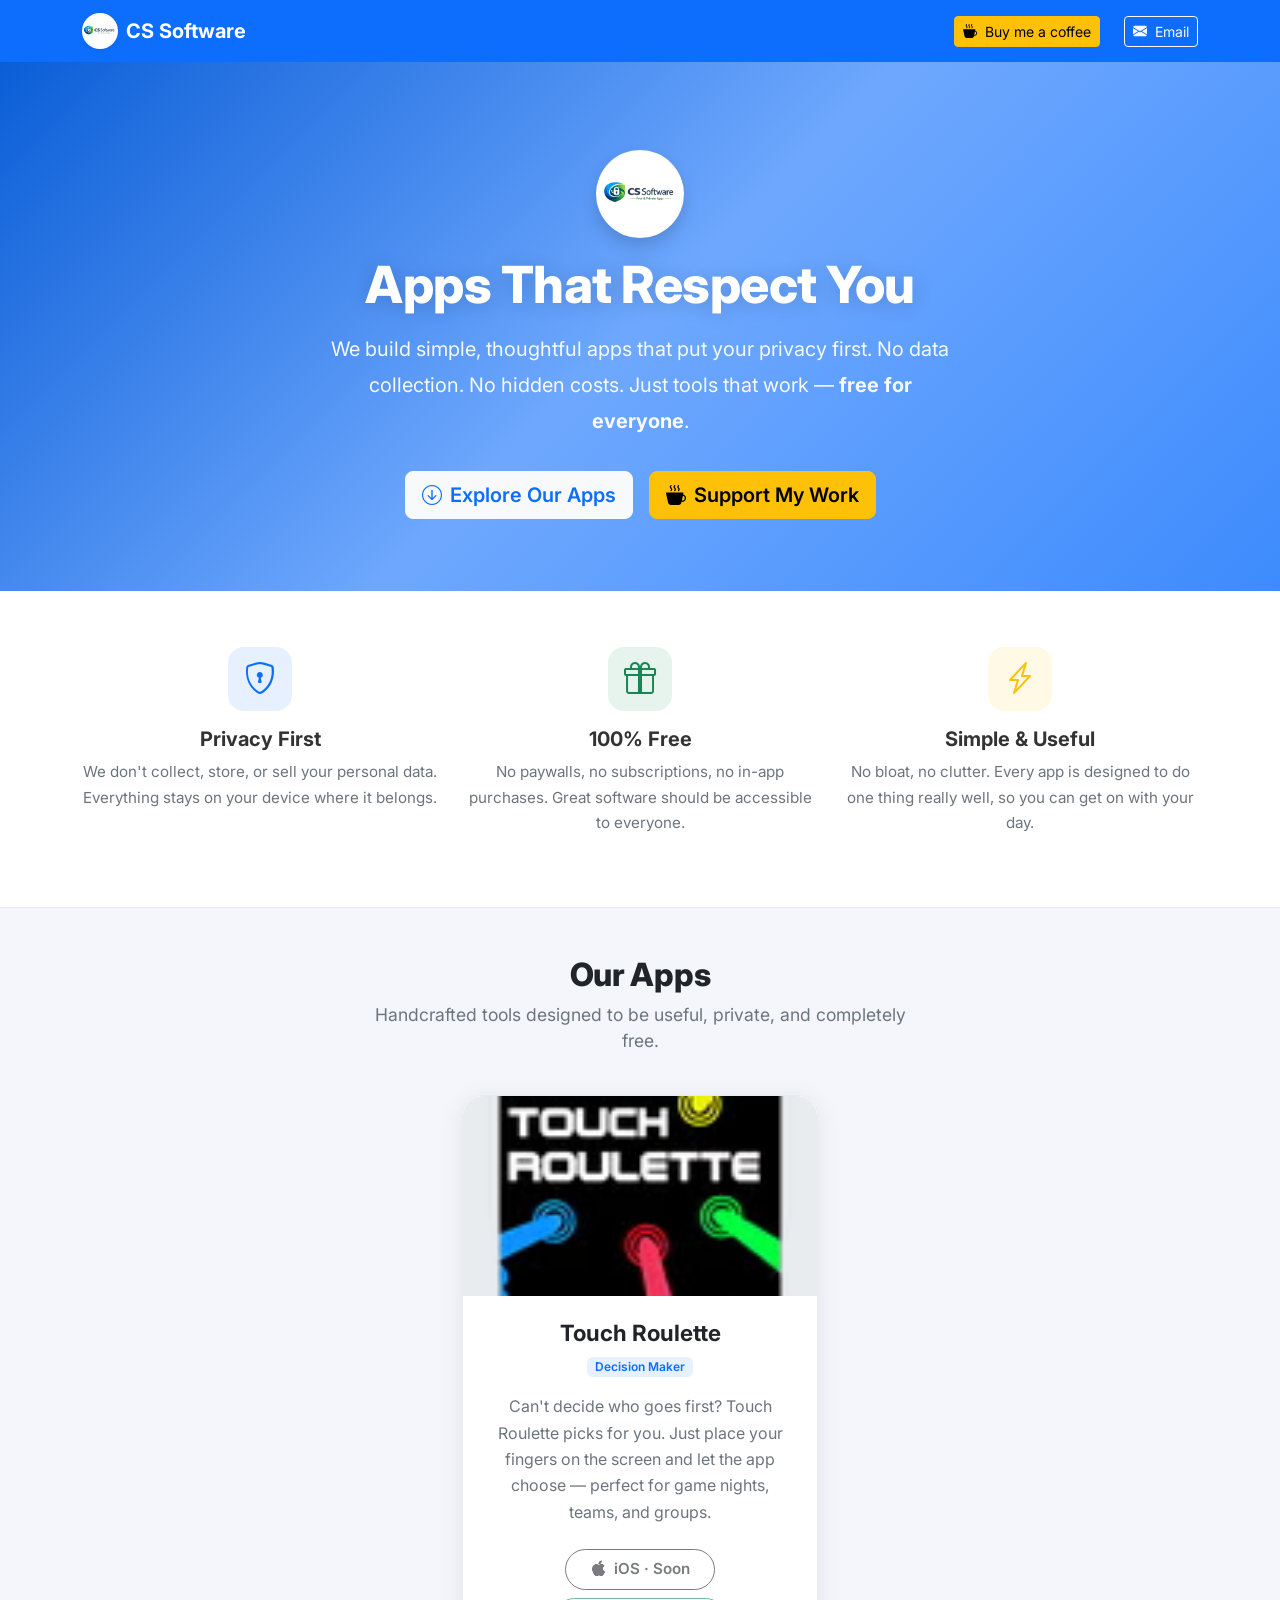
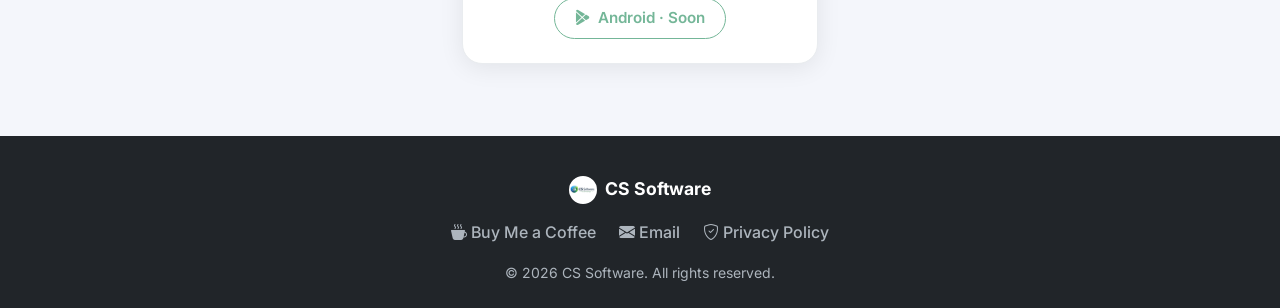
==== index.html @ 5c639c71 "center static banner ad" ====
<!doctype html>
<html lang="en">
	<head>
		<meta charset="utf-8" />
		<meta name="viewport" content="width=device-width, initial-scale=1" />
		<title>CS Software | Free, Private Mobile Apps</title>
		<meta
			name="description"
			content="CS Software - Free, privacy-respecting mobile apps for everyone."
		/>
		<meta name="author" content="CS Software" />
		<link rel="icon" href="images/touch-roulette-v1-icon.avif" />
		<link
			href="https://cdn.jsdelivr.net/npm/bootstrap@5.3.2/dist/css/bootstrap.min.css"
			rel="stylesheet"
			crossorigin="anonymous"
		/>
		<link
			href="https://cdn.jsdelivr.net/npm/bootstrap-icons@1.11.3/font/bootstrap-icons.css"
			rel="stylesheet"
		/>
		<script
			async
			src="https://pagead2.googlesyndication.com/pagead/js/adsbygoogle.js?client=ca-pub-9681394771171590"
			crossorigin="anonymous"
		></script>
		<link rel="preconnect" href="https://fonts.googleapis.com" />
		<link rel="preconnect" href="https://fonts.gstatic.com" crossorigin />
		<link
			href="https://fonts.googleapis.com/css2?family=Inter:wght@400;500;600;700;800&display=swap"
			rel="stylesheet"
		/>
		<style>
			html {
				scroll-behavior: smooth;
			}
			body {
				background: #f4f6fb;
				font-family: "Inter", "Segoe UI", Arial, sans-serif;
				color: #333;
			}

			/* --- Hero --- */
			.hero {
				background: linear-gradient(
					135deg,
					#0b5ed7 0%,
					#6ea8fe 50%,
					#3d8bfd 100%
				);
				color: #fff;
				padding: 5.5rem 0 4.5rem 0;
				text-align: center;
				position: relative;
				overflow: hidden;
			}
			.hero::before {
				content: "";
				position: absolute;
				top: 0;
				left: 0;
				right: 0;
				bottom: 0;
				background: url("https://images.unsplash.com/photo-1461749280684-dccba630e2f6?auto=format&fit=crop&w=1200&q=80")
					center/cover no-repeat;
				opacity: 0.1;
				z-index: 0;
			}
			.hero > .container {
				position: relative;
				z-index: 1;
			}
			.hero h1 {
				font-size: 3.2rem;
				font-weight: 800;
				letter-spacing: -0.5px;
				margin-bottom: 1rem;
				text-shadow: 0 2px 20px rgba(0, 0, 0, 0.15);
			}
			.hero .lead {
				font-size: 1.25rem;
				margin-bottom: 2rem;
				font-weight: 400;
				line-height: 1.8;
				max-width: 640px;
				margin-left: auto;
				margin-right: auto;
				opacity: 0.95;
			}
			.hero-logo {
				width: 88px;
				height: 88px;
				border: 3px solid rgba(255, 255, 255, 0.35);
			}

			/* --- Features / Values --- */
			.features {
				background: #fff;
				padding: 3.5rem 0;
				border-bottom: 1px solid #e9ecef;
			}
			.feature-icon {
				font-size: 2rem;
				width: 64px;
				height: 64px;
				line-height: 64px;
				border-radius: 1rem;
				display: inline-flex;
				align-items: center;
				justify-content: center;
				margin-bottom: 1rem;
			}
			.features h5 {
				font-weight: 700;
				margin-bottom: 0.5rem;
			}
			.features p {
				font-size: 0.95rem;
				color: #6c757d;
				line-height: 1.65;
			}

			/* --- Section heading --- */
			.section-heading {
				font-size: 2rem;
				font-weight: 800;
				letter-spacing: -0.3px;
				color: #212529;
			}
			.section-subheading {
				font-size: 1.1rem;
				color: #6c757d;
				max-width: 560px;
				margin: 0 auto 2.5rem auto;
			}

			/* --- App Card --- */
			.app-card {
				box-shadow: 0 4px 24px rgba(0, 0, 0, 0.08);
				border-radius: 1.25rem;
				background: #fff;
				border: 1px solid #e9ecef;
				transition:
					box-shadow 0.3s ease,
					transform 0.2s ease;
				overflow: hidden;
			}
			.app-card:hover {
				box-shadow: 0 12px 48px rgba(0, 0, 0, 0.15);
				transform: translateY(-6px);
			}
			.app-card img {
				border-top-left-radius: 1.25rem;
				border-top-right-radius: 1.25rem;
				max-height: 200px;
				object-fit: cover;
				width: 100%;
				background: #e9ecef;
			}
			.app-card h4 {
				font-size: 1.4rem;
				font-weight: 700;
				margin-bottom: 0.4rem;
				color: #212529;
			}
			.app-card .badge {
				font-size: 0.75rem;
				font-weight: 600;
			}
			.app-card p {
				font-size: 1rem;
				color: #6c757d;
				line-height: 1.65;
				margin-bottom: 1.5rem;
			}

			/* --- Store Buttons --- */
			.btn-store {
				min-width: 150px;
				font-size: 0.95rem;
				border-radius: 2rem;
				font-weight: 600;
				padding: 0.5rem 1.25rem;
				transition:
					background 0.2s,
					color 0.2s,
					box-shadow 0.2s,
					transform 0.15s;
			}
			.btn-store:hover:not(.disabled) {
				transform: translateY(-1px);
			}
			.btn-store.disabled {
				opacity: 0.6;
				cursor: not-allowed;
			}

			/* --- Footer --- */
			.footer {
				background: #212529;
				color: #adb5bd;
				padding: 2.5rem 0 1.5rem 0;
			}
			.footer a {
				text-decoration: none;
				font-weight: 500;
				color: #adb5bd;
				margin: 0 0.6rem;
				transition: color 0.18s;
			}
			.footer a:hover {
				color: #fff;
				text-decoration: none;
			}
			.footer .footer-brand {
				font-weight: 700;
				color: #fff;
				font-size: 1.1rem;
			}

			/* --- Responsive --- */
			@media (max-width: 767px) {
				.hero {
					padding: 3.5rem 0 3rem 0;
				}
				.hero h1 {
					font-size: 2.2rem;
				}
				.hero .lead {
					font-size: 1.05rem;
				}
				.hero-logo {
					width: 64px;
					height: 64px;
				}
				.features {
					padding: 2.5rem 0;
				}
				.app-card {
					border-radius: 1rem;
				}
				.app-card img {
					border-top-left-radius: 1rem;
					border-top-right-radius: 1rem;
				}
				.btn-store {
					min-width: 130px;
					font-size: 0.85rem;
				}
			}
		</style>

		<!-- Google tag (gtag.js) -->
		<script
			async
			src="https://www.googletagmanager.com/gtag/js?id=G-Q80ZW6TWPV"
		></script>
		<script>
			window.dataLayer = window.dataLayer || [];
			function gtag() {
				dataLayer.push(arguments);
			}
			gtag("js", new Date());

			gtag("config", "G-Q80ZW6TWPV");
		</script>
	</head>
	<body>
		<header>
			<nav class="navbar navbar-expand-lg navbar-dark bg-primary shadow-sm">
				<div class="container">
					<a class="navbar-brand fw-bold d-flex align-items-center" href="#">
						<img
							src="images/cs_software_logo.png"
							alt="CS Software Logo"
							width="36"
							height="36"
							class="me-2 rounded-circle shadow-sm"
							style="background: #fff; object-fit: cover"
						/>
						CS Software
					</a>
					<div class="d-flex align-items-center gap-3">
						<a
							href="https://buymeacoffee.com/carlossantana"
							class="btn btn-warning btn-sm me-2"
							target="_blank"
							rel="noopener"
						>
							<i class="bi bi-cup-hot-fill me-1"></i> Buy me a coffee
						</a>
						<a
							href="mailto:cssoftware3279@gmail.com"
							class="btn btn-outline-light btn-sm"
						>
							<i class="bi bi-envelope-fill me-1"></i> Email
						</a>
					</div>
				</div>
			</nav>
		</header>
		<div style="margin: 0 auto; text-align: center">
			<script>
				atOptions = {
					key: "754e42bf56e768e7f30c06f930eb622c",
					format: "iframe",
					height: 90,
					width: 728,
					params: {},
				};
			</script>
			<script src="https://www.highperformanceformat.com/754e42bf56e768e7f30c06f930eb622c/invoke.js"></script>
		</div>

		<section class="hero">
			<div class="container">
				<img
					src="images/cs_software_logo.png"
					alt="CS Software Logo"
					class="mb-3 rounded-circle shadow hero-logo"
					style="background: #fff; object-fit: cover"
				/>
				<h1>Apps That Respect You</h1>
				<p class="lead">
					We build simple, thoughtful apps that put your privacy first. No data
					collection. No hidden costs. Just tools that work &mdash;
					<strong>free for everyone</strong>.
				</p>
				<div class="d-flex justify-content-center gap-3 flex-wrap">
					<a href="#apps" class="btn btn-light btn-lg fw-semibold text-primary">
						<i class="bi bi-arrow-down-circle me-2"></i>Explore Our Apps
					</a>
					<a
						href="https://buymeacoffee.com/carlossantana"
						class="btn btn-warning btn-lg fw-semibold"
						target="_blank"
						rel="noopener"
					>
						<i class="bi bi-cup-hot-fill me-2"></i>Support My Work
					</a>
				</div>
			</div>
		</section>

		<!-- Values Section -->
		<section class="features">
			<div class="container">
				<div class="row text-center g-4">
					<div class="col-md-4">
						<div
							class="feature-icon bg-primary bg-opacity-10 text-primary mx-auto"
						>
							<i class="bi bi-shield-lock"></i>
						</div>
						<h5>Privacy First</h5>
						<p>
							We don't collect, store, or sell your personal data. Everything
							stays on your device where it belongs.
						</p>
					</div>
					<div class="col-md-4">
						<div
							class="feature-icon bg-success bg-opacity-10 text-success mx-auto"
						>
							<i class="bi bi-gift"></i>
						</div>
						<h5>100% Free</h5>
						<p>
							No paywalls, no subscriptions, no in-app purchases. Great software
							should be accessible to everyone.
						</p>
					</div>
					<div class="col-md-4">
						<div
							class="feature-icon bg-warning bg-opacity-10 text-warning mx-auto"
						>
							<i class="bi bi-lightning-charge"></i>
						</div>
						<h5>Simple &amp; Useful</h5>
						<p>
							No bloat, no clutter. Every app is designed to do one thing really
							well, so you can get on with your day.
						</p>
					</div>
				</div>
			</div>
		</section>

		<main id="apps" class="container py-5">
			<h2 class="text-center section-heading mb-2">Our Apps</h2>
			<p class="text-center section-subheading">
				Handcrafted tools designed to be useful, private, and completely free.
			</p>
			<div class="row justify-content-center">
				<!-- Touch Roulette App Card -->
				<div class="col-md-6 col-lg-4 mb-4">
					<div class="app-card h-100">
						<img
							src="images/touch-roulette-v1-icon.avif"
							class="w-100"
							alt="Touch Roulette App Icon"
						/>
						<div class="p-4 text-center">
							<h4>Touch Roulette</h4>
							<span class="badge bg-primary bg-opacity-10 text-primary mb-3"
								>Decision Maker</span
							>
							<p>
								Can't decide who goes first? Touch Roulette picks for you. Just
								place your fingers on the screen and let the app choose &mdash;
								perfect for game nights, teams, and groups.
							</p>
							<div class="d-flex justify-content-center gap-2 flex-wrap">
								<a
									href="#"
									class="btn btn-store btn-outline-dark disabled"
									tabindex="-1"
									aria-disabled="true"
								>
									<i class="bi bi-apple me-1"></i> iOS &middot; Soon
								</a>
								<a
									href="#"
									class="btn btn-store btn-outline-success disabled"
									tabindex="-1"
									aria-disabled="true"
								>
									<i class="bi bi-google-play me-1"></i> Android &middot; Soon
								</a>
							</div>
						</div>
					</div>
				</div>
				<!-- Add more app cards here in the future -->
			</div>
		</main>

		<footer class="footer text-center">
			<div class="container">
				<div class="footer-brand mb-3">
					<img
						src="images/cs_software_logo.png"
						alt="CS Software"
						width="28"
						height="28"
						class="me-2 rounded-circle"
						style="background: #fff; object-fit: cover; vertical-align: middle"
					/>CS Software
				</div>
				<div class="mb-3">
					<a
						href="https://buymeacoffee.com/carlossantana"
						target="_blank"
						rel="noopener"
					>
						<i class="bi bi-cup-hot-fill"></i> Buy Me a Coffee
					</a>
					<a href="mailto:cssoftware3279@gmail.com">
						<i class="bi bi-envelope-fill"></i> Email
					</a>
					<a href="privacy-policy.html">
						<i class="bi bi-shield-check"></i> Privacy Policy
					</a>
				</div>
				<small>&copy; 2026 CS Software. All rights reserved.</small>
			</div>
		</footer>

		<script
			src="https://cdn.jsdelivr.net/npm/bootstrap@5.3.2/dist/js/bootstrap.bundle.min.js"
			crossorigin="anonymous"
		></script>

		<script src="https://pl28853104.effectivegatecpm.com/54/25/e2/5425e2b040f4ae317b53c4fef7e0dd6c.js"></script>
	</body>
</html>
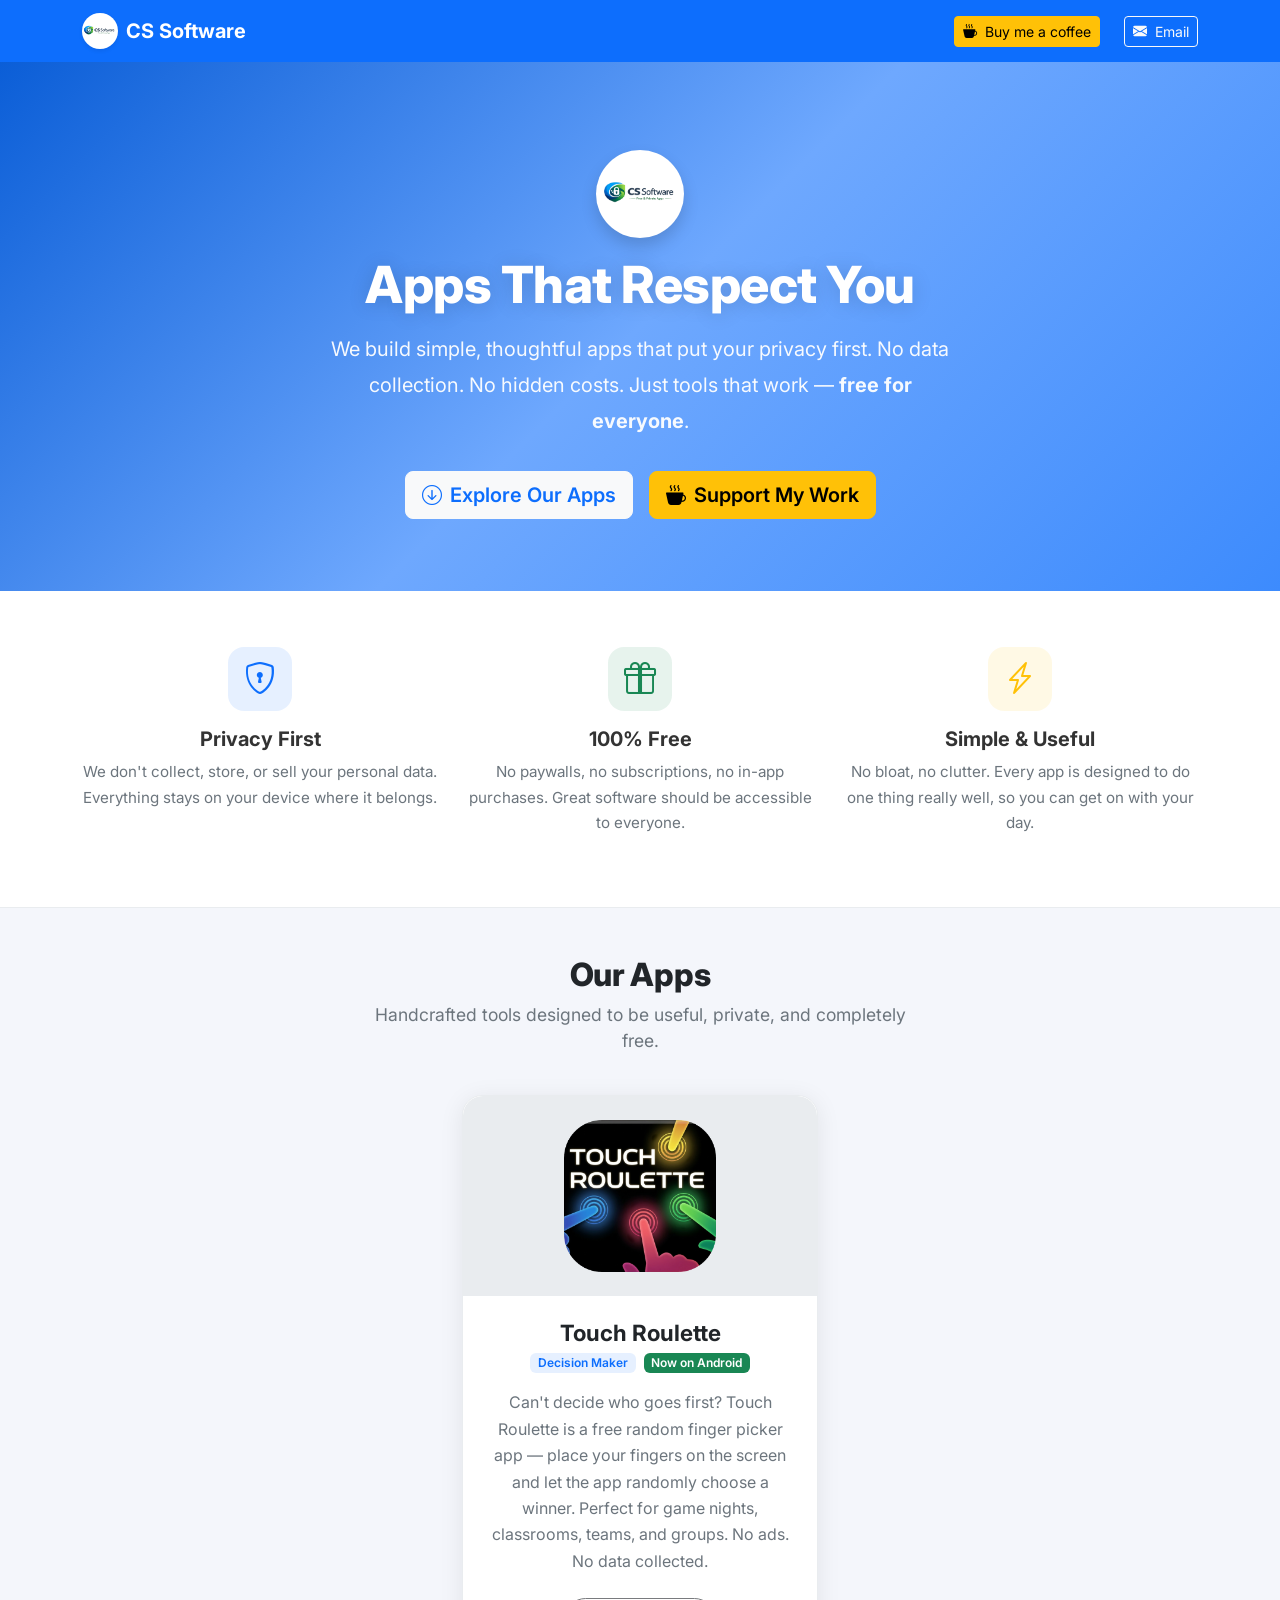
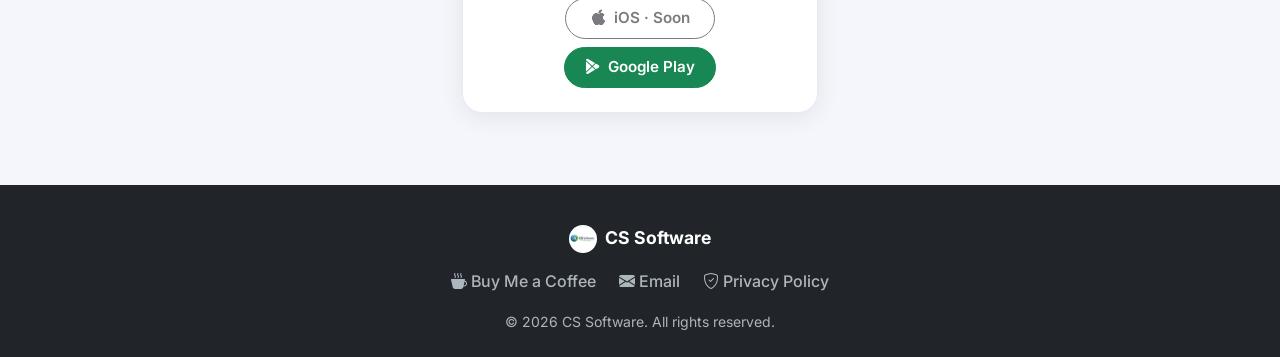
==== commit d516755c: "touch roulette update" ====
--- a/index.html
+++ b/index.html
@@ -6,9 +6,45 @@
 		<title>CS Software | Free, Private Mobile Apps</title>
 		<meta
 			name="description"
-			content="CS Software - Free, privacy-respecting mobile apps for everyone."
+			content="Download Touch Roulette – the free random finger picker app for Android. Place fingers on screen and let the app choose a winner. No ads, no subscriptions, no data collected."
 		/>
 		<meta name="author" content="CS Software" />
+		<meta name="robots" content="index, follow" />
+		<meta
+			name="keywords"
+			content="touch roulette, random picker app, finger picker app, who goes first app, decision maker app, free android app, random selector, privacy app"
+		/>
+		<link rel="canonical" href="https://cs-software-org.github.io/" />
+		<!-- Open Graph -->
+		<meta property="og:type" content="website" />
+		<meta property="og:url" content="https://cs-software-org.github.io/" />
+		<meta property="og:site_name" content="CS Software" />
+		<meta
+			property="og:title"
+			content="Touch Roulette – Free Random Finger Picker App for Android"
+		/>
+		<meta
+			property="og:description"
+			content="Place your fingers on screen and let Touch Roulette pick a random winner. Free, no ads, no data collected. Available now on Google Play."
+		/>
+		<meta
+			property="og:image"
+			content="https://cs-software-org.github.io/images/touch_roulette_app_icon.png"
+		/>
+		<!-- Twitter Card -->
+		<meta name="twitter:card" content="summary_large_image" />
+		<meta
+			name="twitter:title"
+			content="Touch Roulette – Free Random Finger Picker App for Android"
+		/>
+		<meta
+			name="twitter:description"
+			content="Place your fingers on screen and let Touch Roulette pick a random winner. Free, no ads, no data collected. On Google Play now."
+		/>
+		<meta
+			name="twitter:image"
+			content="https://cs-software-org.github.io/images/touch_roulette_app_icon.png"
+		/>
 		<link rel="icon" href="images/touch-roulette-v1-icon.avif" />
 		<link
 			href="https://cdn.jsdelivr.net/npm/bootstrap@5.3.2/dist/css/bootstrap.min.css"
@@ -153,8 +189,9 @@
 				border-top-left-radius: 1.25rem;
 				border-top-right-radius: 1.25rem;
 				max-height: 200px;
-				object-fit: cover;
+				object-fit: contain;
 				width: 100%;
+				padding: 1.5rem;
 				background: #e9ecef;
 			}
 			.app-card h4 {
@@ -263,6 +300,27 @@
 			gtag("js", new Date());
 
 			gtag("config", "G-Q80ZW6TWPV");
+		</script>
+		<script type="application/ld+json">
+			{
+				"@context": "https://schema.org",
+				"@type": "SoftwareApplication",
+				"name": "Touch Roulette",
+				"operatingSystem": "Android",
+				"applicationCategory": "GameApplication",
+				"offers": {
+					"@type": "Offer",
+					"price": "0",
+					"priceCurrency": "USD"
+				},
+				"description": "Touch Roulette is a free random finger picker app for Android. Place your fingers on the screen and let the app randomly choose a winner – perfect for game nights, classrooms, teams, and groups. No ads. No data collected.",
+				"url": "https://play.google.com/store/apps/details?id=com.gmail.cssoftware3279.Touch_Roulette",
+				"author": {
+					"@type": "Organization",
+					"name": "CS Software",
+					"url": "https://cs-software-org.github.io/"
+				}
+			}
 		</script>
 	</head>
 	<body>
@@ -299,7 +357,8 @@
 				</div>
 			</nav>
 		</header>
-		<div style="margin: 0 auto; text-align: center">
+		<!-- adsterra banner -->
+		<!-- <div style="margin: 0 auto; text-align: center">
 			<script>
 				atOptions = {
 					key: "754e42bf56e768e7f30c06f930eb622c",
@@ -310,7 +369,7 @@
 				};
 			</script>
 			<script src="https://www.highperformanceformat.com/754e42bf56e768e7f30c06f930eb622c/invoke.js"></script>
-		</div>
+		</div> -->
 
 		<section class="hero">
 			<div class="container">
@@ -396,19 +455,23 @@
 				<div class="col-md-6 col-lg-4 mb-4">
 					<div class="app-card h-100">
 						<img
-							src="images/touch-roulette-v1-icon.avif"
+							src="images/touch_roulette_app_icon.png"
 							class="w-100"
-							alt="Touch Roulette App Icon"
+							alt="Touch Roulette – Free Random Finger Picker App for Android"
 						/>
 						<div class="p-4 text-center">
 							<h4>Touch Roulette</h4>
-							<span class="badge bg-primary bg-opacity-10 text-primary mb-3"
-								>Decision Maker</span
-							>
+							<div class="d-flex justify-content-center gap-2 flex-wrap mb-3">
+								<span class="badge bg-primary bg-opacity-10 text-primary"
+									>Decision Maker</span
+								>
+								<span class="badge bg-success">Now on Android</span>
+							</div>
 							<p>
-								Can't decide who goes first? Touch Roulette picks for you. Just
-								place your fingers on the screen and let the app choose &mdash;
-								perfect for game nights, teams, and groups.
+								Can't decide who goes first? Touch Roulette is a free random
+								finger picker app &mdash; place your fingers on the screen and
+								let the app randomly choose a winner. Perfect for game nights,
+								classrooms, teams, and groups. No ads. No data collected.
 							</p>
 							<div class="d-flex justify-content-center gap-2 flex-wrap">
 								<a
@@ -420,12 +483,13 @@
 									<i class="bi bi-apple me-1"></i> iOS &middot; Soon
 								</a>
 								<a
-									href="#"
-									class="btn btn-store btn-outline-success disabled"
-									tabindex="-1"
-									aria-disabled="true"
+									href="https://play.google.com/store/apps/details?id=com.gmail.cssoftware3279.Touch_Roulette"
+									class="btn btn-store btn-success"
+									target="_blank"
+									rel="noopener"
+									aria-label="Download Touch Roulette on Google Play"
 								>
-									<i class="bi bi-google-play me-1"></i> Android &middot; Soon
+									<i class="bi bi-google-play me-1"></i> Google Play
 								</a>
 							</div>
 						</div>
@@ -471,6 +535,7 @@
 			crossorigin="anonymous"
 		></script>
 
-		<script src="https://pl28853104.effectivegatecpm.com/54/25/e2/5425e2b040f4ae317b53c4fef7e0dd6c.js"></script>
+		<!-- Adsterra social -->
+		<!-- <script src="https://pl28853104.effectivegatecpm.com/54/25/e2/5425e2b040f4ae317b53c4fef7e0dd6c.js"></script> -->
 	</body>
 </html>
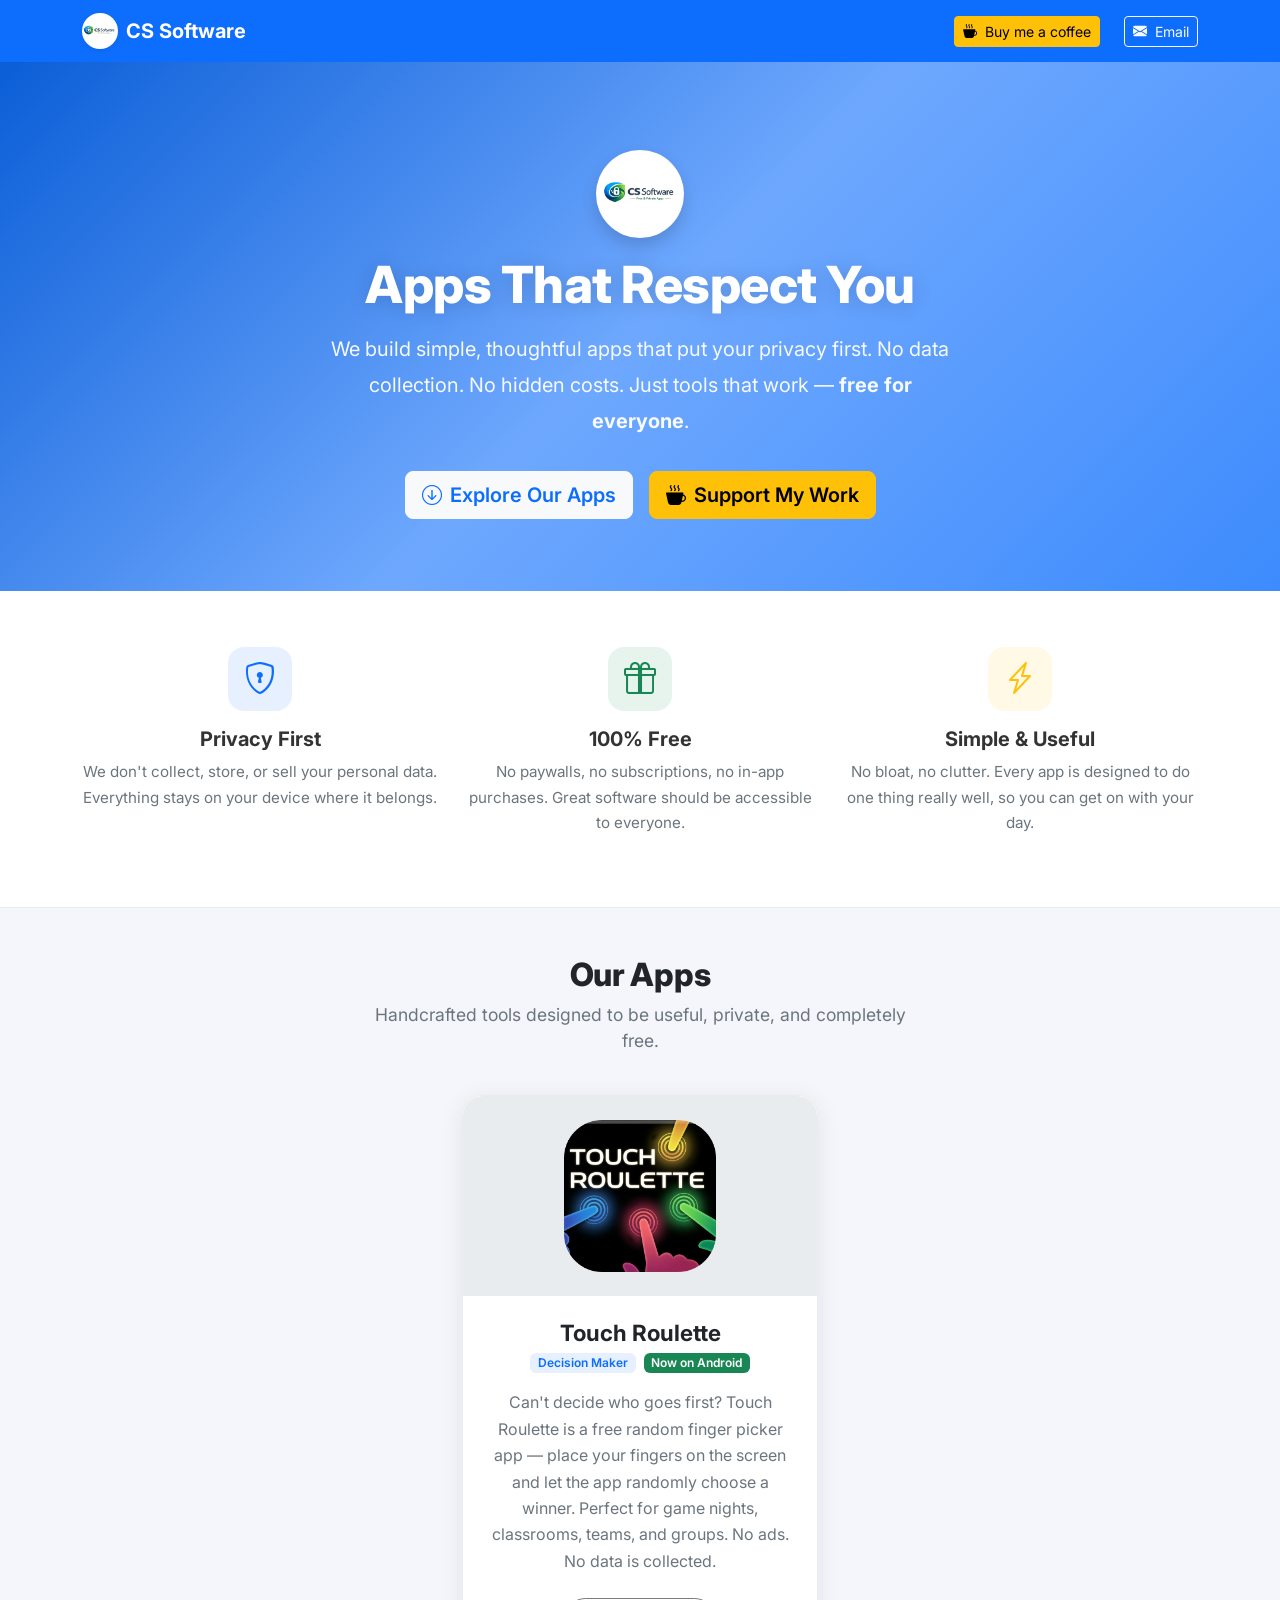
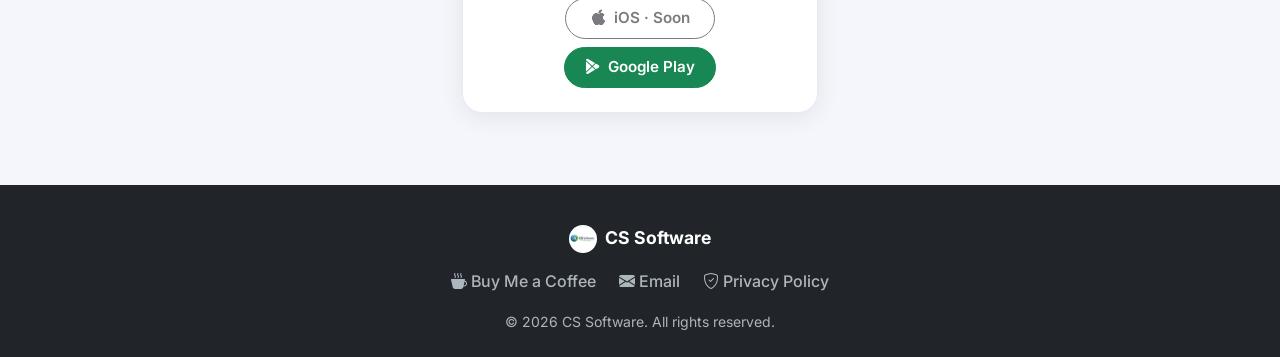
==== commit 3aa17108: "content" ====
--- a/index.html
+++ b/index.html
@@ -471,7 +471,7 @@
 								Can't decide who goes first? Touch Roulette is a free random
 								finger picker app &mdash; place your fingers on the screen and
 								let the app randomly choose a winner. Perfect for game nights,
-								classrooms, teams, and groups. No ads. No data collected.
+								classrooms, teams, and groups. No ads. No data is collected.
 							</p>
 							<div class="d-flex justify-content-center gap-2 flex-wrap">
 								<a
@@ -530,6 +530,21 @@
 			</div>
 		</footer>
 
+		<script type="text/javascript">
+			(function () {
+				window.dh = { chaabi: "f969f930-243e-46a9-959f-d21bbf7b4b4b" };
+				var script = document.createElement("script");
+				script.setAttribute(
+					"src",
+					"https://cdn.demandhub.co/nucleus/stage/dh-nucleus.min.js",
+				);
+				script.setAttribute("chaabi", "f969f930-243e-46a9-959f-d21bbf7b4b4b");
+				script.setAttribute("name", "dh_nucleus_script");
+				script.setAttribute("defer", "");
+				document.body.appendChild(script);
+			})();
+		</script>
+
 		<script
 			src="https://cdn.jsdelivr.net/npm/bootstrap@5.3.2/dist/js/bootstrap.bundle.min.js"
 			crossorigin="anonymous"
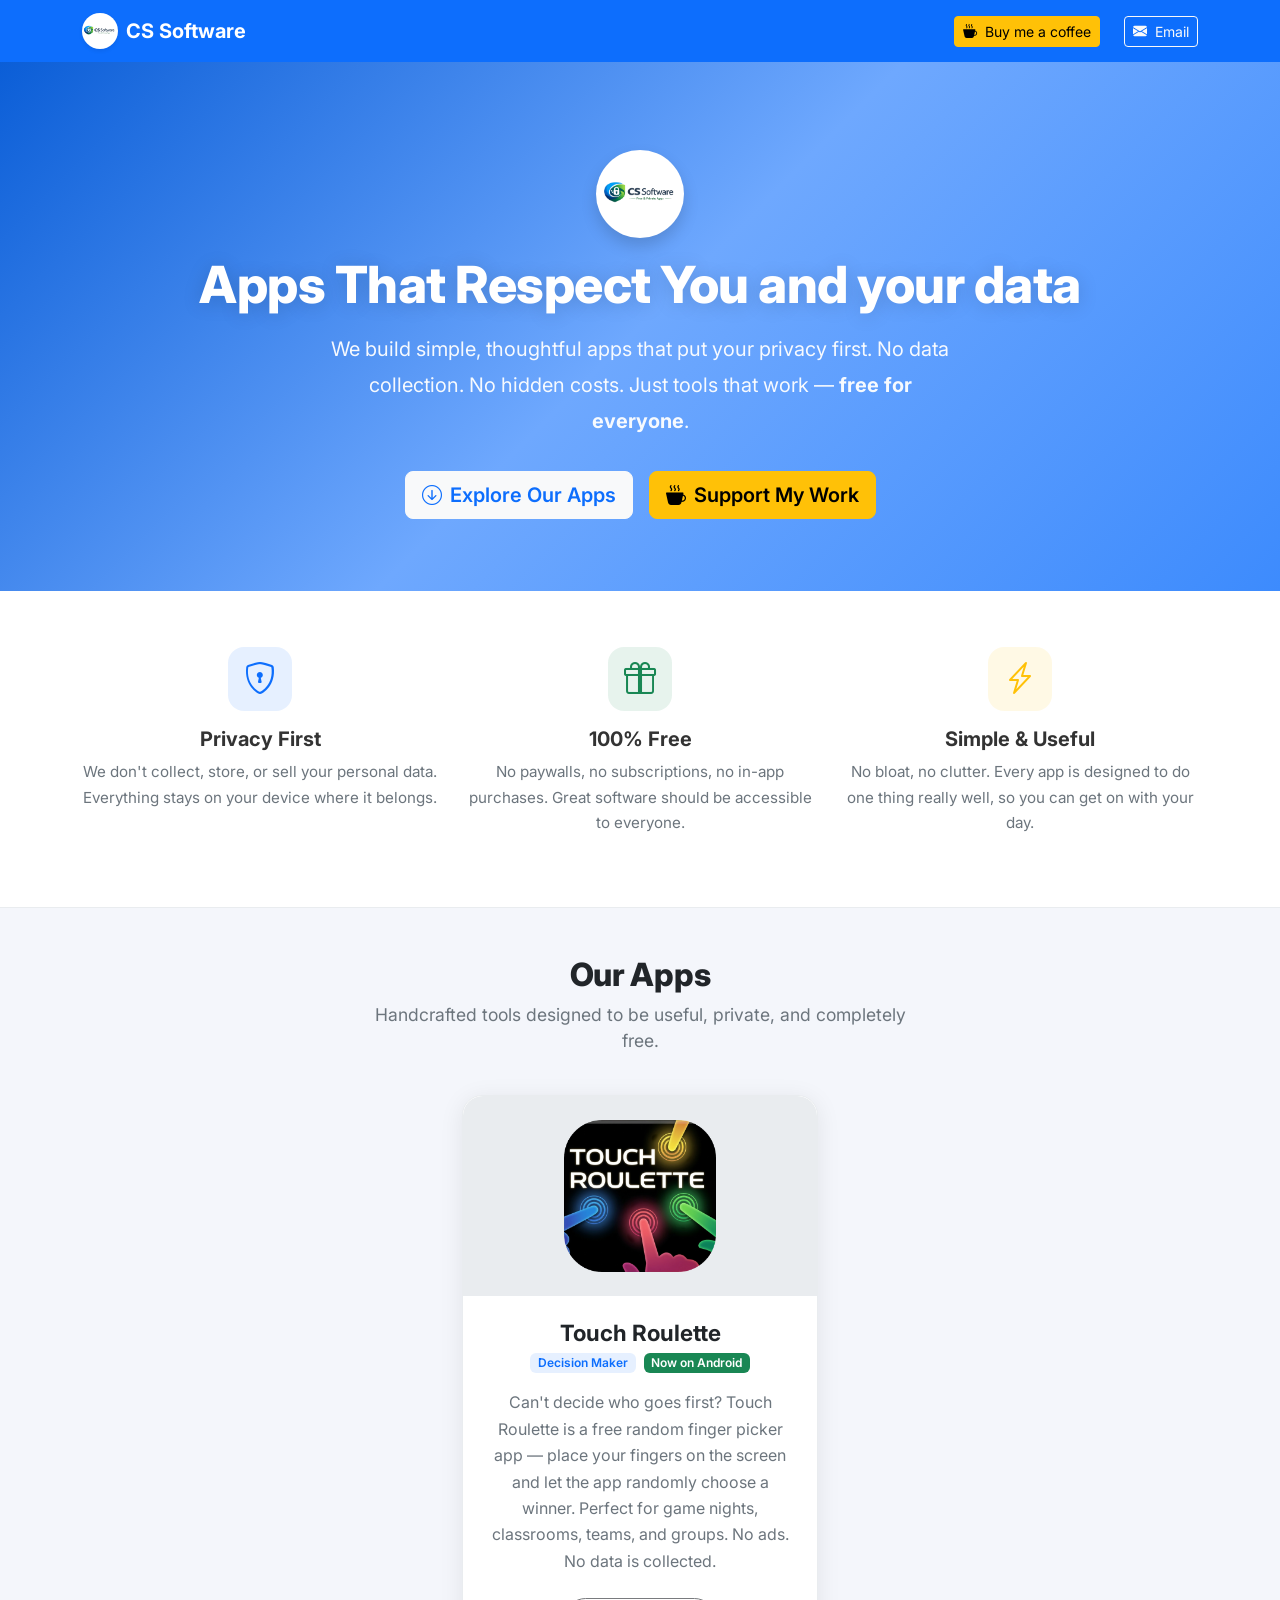
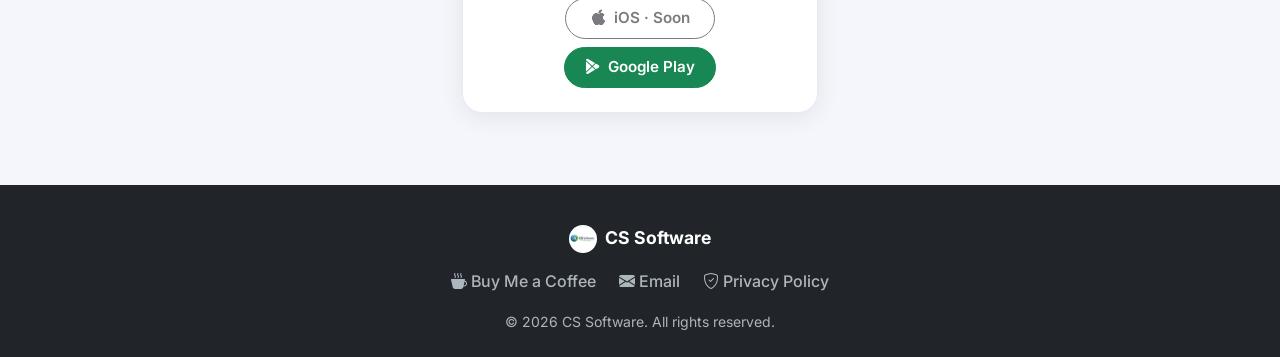
==== commit 38d1b54b: "text" ====
--- a/index.html
+++ b/index.html
@@ -379,7 +379,7 @@
 					class="mb-3 rounded-circle shadow hero-logo"
 					style="background: #fff; object-fit: cover"
 				/>
-				<h1>Apps That Respect You</h1>
+				<h1>Apps That Respect You and your data</h1>
 				<p class="lead">
 					We build simple, thoughtful apps that put your privacy first. No data
 					collection. No hidden costs. Just tools that work &mdash;
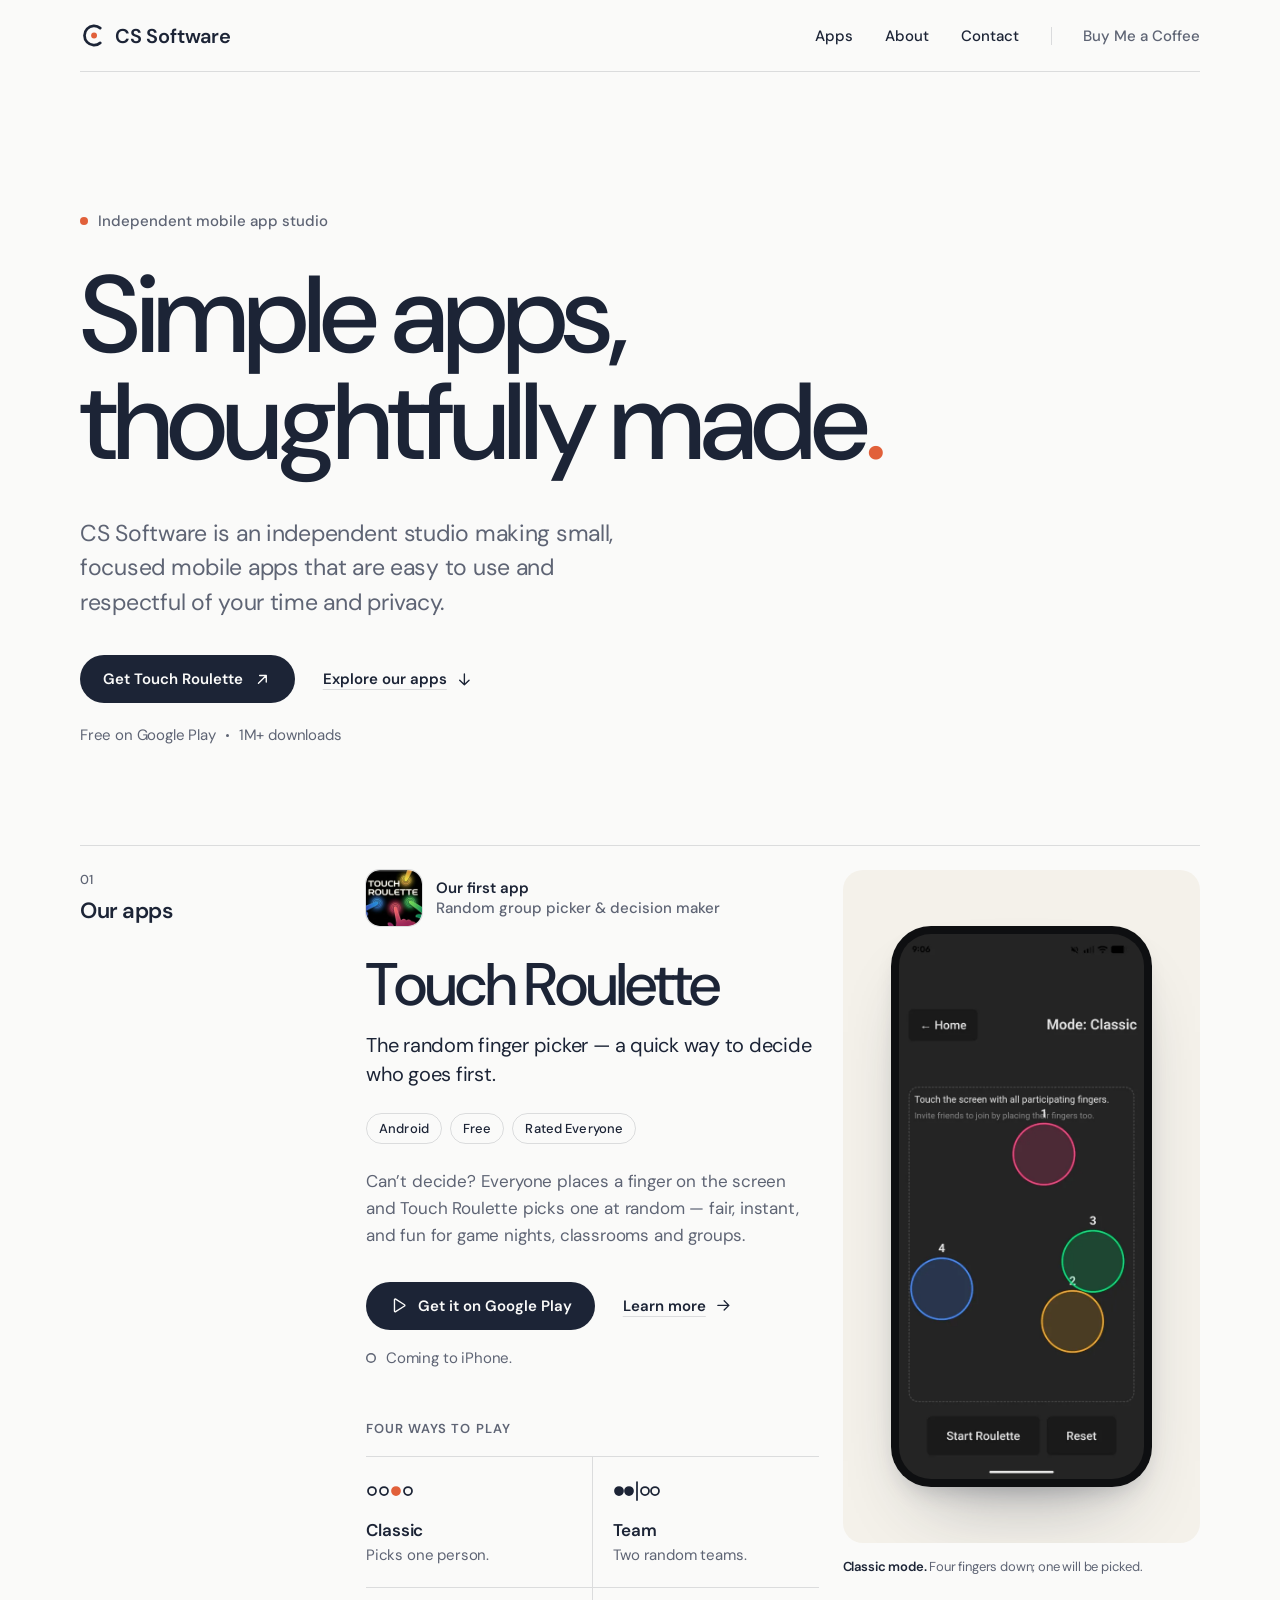
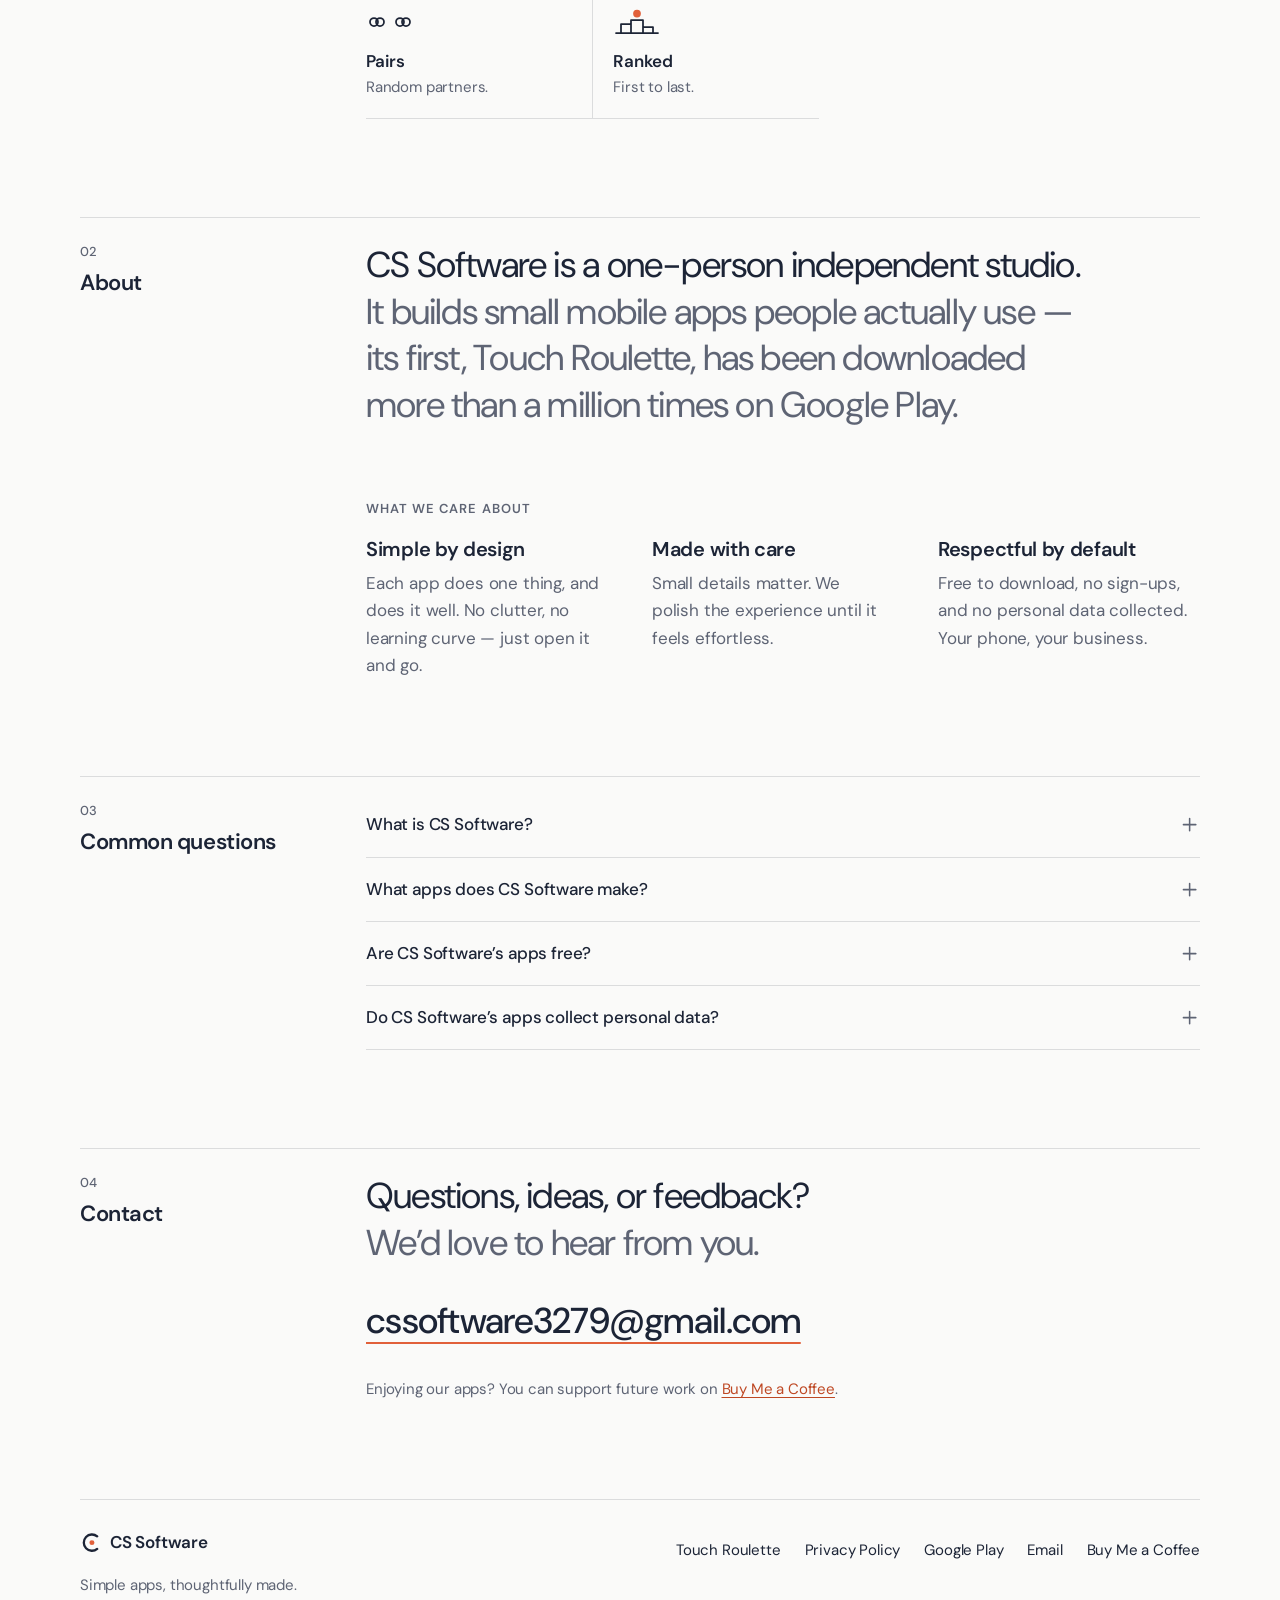
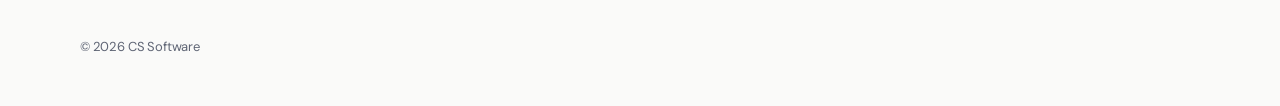
==== commit 798abb9e: "CS Software 1.5" ====
--- a/index.html
+++ b/index.html
@@ -3,289 +3,82 @@
 	<head>
 		<meta charset="utf-8" />
 		<meta name="viewport" content="width=device-width, initial-scale=1" />
-		<title>CS Software | Free, Private Mobile Apps</title>
+		<title>CS Software — Simple, Thoughtful Mobile Apps</title>
 		<meta
 			name="description"
-			content="Download Touch Roulette – the free random finger picker app for Android. Place fingers on screen and let the app choose a winner. No ads, no subscriptions, no data collected."
+			content="CS Software is an independent studio making simple, focused mobile apps, including Touch Roulette, the random finger picker with 1M+ downloads on Google Play."
 		/>
 		<meta name="author" content="CS Software" />
-		<meta name="robots" content="index, follow" />
-		<meta
-			name="keywords"
-			content="touch roulette, random picker app, finger picker app, who goes first app, decision maker app, free android app, random selector, privacy app"
-		/>
+		<meta name="robots" content="index, follow, max-image-preview:large" />
 		<link rel="canonical" href="https://cs-software-org.github.io/" />
+		<meta name="color-scheme" content="light dark" />
+		<meta
+			name="theme-color"
+			content="#FAFAF9"
+			media="(prefers-color-scheme: light)"
+		/>
+		<meta
+			name="theme-color"
+			content="#111214"
+			media="(prefers-color-scheme: dark)"
+		/>
+
 		<!-- Open Graph -->
 		<meta property="og:type" content="website" />
+		<meta property="og:site_name" content="CS Software" />
 		<meta property="og:url" content="https://cs-software-org.github.io/" />
-		<meta property="og:site_name" content="CS Software" />
 		<meta
 			property="og:title"
-			content="Touch Roulette – Free Random Finger Picker App for Android"
+			content="CS Software — Simple, Thoughtful Mobile Apps"
 		/>
 		<meta
 			property="og:description"
-			content="Place your fingers on screen and let Touch Roulette pick a random winner. Free, no ads, no data collected. Available now on Google Play."
+			content="An independent studio making small, focused mobile apps. Home of Touch Roulette, the random finger picker for Android."
 		/>
 		<meta
 			property="og:image"
-			content="https://cs-software-org.github.io/images/touch_roulette_app_icon.png"
-		/>
+			content="https://cs-software-org.github.io/assets/og/home.png"
+		/>
+		<meta property="og:image:width" content="1200" />
+		<meta property="og:image:height" content="630" />
+		<meta
+			property="og:image:alt"
+			content="CS Software — Simple apps, thoughtfully made."
+		/>
+		<meta property="og:locale" content="en_US" />
 		<!-- Twitter Card -->
 		<meta name="twitter:card" content="summary_large_image" />
 		<meta
 			name="twitter:title"
-			content="Touch Roulette – Free Random Finger Picker App for Android"
+			content="CS Software — Simple, Thoughtful Mobile Apps"
 		/>
 		<meta
 			name="twitter:description"
-			content="Place your fingers on screen and let Touch Roulette pick a random winner. Free, no ads, no data collected. On Google Play now."
+			content="An independent studio making small, focused mobile apps. Home of Touch Roulette, the random finger picker for Android."
 		/>
 		<meta
 			name="twitter:image"
-			content="https://cs-software-org.github.io/images/touch_roulette_app_icon.png"
-		/>
-		<link rel="icon" href="images/touch-roulette-v1-icon.avif" />
+			content="https://cs-software-org.github.io/assets/og/home.png"
+		/>
+
+		<link rel="icon" href="/favicon.ico" sizes="32x32" />
+		<link rel="icon" href="/favicon.svg" type="image/svg+xml" />
+		<link rel="apple-touch-icon" href="/apple-touch-icon.png" />
+		<link rel="manifest" href="/site.webmanifest" />
+
+		<link rel="preconnect" href="https://fonts.googleapis.com" />
+		<link rel="preconnect" href="https://fonts.gstatic.com" crossorigin />
 		<link
-			href="https://cdn.jsdelivr.net/npm/bootstrap@5.3.2/dist/css/bootstrap.min.css"
 			rel="stylesheet"
-			crossorigin="anonymous"
-		/>
-		<link
-			href="https://cdn.jsdelivr.net/npm/bootstrap-icons@1.11.3/font/bootstrap-icons.css"
-			rel="stylesheet"
-		/>
+			href="https://fonts.googleapis.com/css2?family=DM+Sans:opsz,wght@9..40,400..700&display=swap"
+		/>
+		<link rel="stylesheet" href="/assets/site.css" />
+
 		<script
 			async
 			src="https://pagead2.googlesyndication.com/pagead/js/adsbygoogle.js?client=ca-pub-9681394771171590"
 			crossorigin="anonymous"
 		></script>
-		<link rel="preconnect" href="https://fonts.googleapis.com" />
-		<link rel="preconnect" href="https://fonts.gstatic.com" crossorigin />
-		<link
-			href="https://fonts.googleapis.com/css2?family=Inter:wght@400;500;600;700;800&display=swap"
-			rel="stylesheet"
-		/>
-		<style>
-			html {
-				scroll-behavior: smooth;
-			}
-			body {
-				background: #f4f6fb;
-				font-family: "Inter", "Segoe UI", Arial, sans-serif;
-				color: #333;
-			}
-
-			/* --- Hero --- */
-			.hero {
-				background: linear-gradient(
-					135deg,
-					#0b5ed7 0%,
-					#6ea8fe 50%,
-					#3d8bfd 100%
-				);
-				color: #fff;
-				padding: 5.5rem 0 4.5rem 0;
-				text-align: center;
-				position: relative;
-				overflow: hidden;
-			}
-			.hero::before {
-				content: "";
-				position: absolute;
-				top: 0;
-				left: 0;
-				right: 0;
-				bottom: 0;
-				background: url("https://images.unsplash.com/photo-1461749280684-dccba630e2f6?auto=format&fit=crop&w=1200&q=80")
-					center/cover no-repeat;
-				opacity: 0.1;
-				z-index: 0;
-			}
-			.hero > .container {
-				position: relative;
-				z-index: 1;
-			}
-			.hero h1 {
-				font-size: 3.2rem;
-				font-weight: 800;
-				letter-spacing: -0.5px;
-				margin-bottom: 1rem;
-				text-shadow: 0 2px 20px rgba(0, 0, 0, 0.15);
-			}
-			.hero .lead {
-				font-size: 1.25rem;
-				margin-bottom: 2rem;
-				font-weight: 400;
-				line-height: 1.8;
-				max-width: 640px;
-				margin-left: auto;
-				margin-right: auto;
-				opacity: 0.95;
-			}
-			.hero-logo {
-				width: 88px;
-				height: 88px;
-				border: 3px solid rgba(255, 255, 255, 0.35);
-			}
-
-			/* --- Features / Values --- */
-			.features {
-				background: #fff;
-				padding: 3.5rem 0;
-				border-bottom: 1px solid #e9ecef;
-			}
-			.feature-icon {
-				font-size: 2rem;
-				width: 64px;
-				height: 64px;
-				line-height: 64px;
-				border-radius: 1rem;
-				display: inline-flex;
-				align-items: center;
-				justify-content: center;
-				margin-bottom: 1rem;
-			}
-			.features h5 {
-				font-weight: 700;
-				margin-bottom: 0.5rem;
-			}
-			.features p {
-				font-size: 0.95rem;
-				color: #6c757d;
-				line-height: 1.65;
-			}
-
-			/* --- Section heading --- */
-			.section-heading {
-				font-size: 2rem;
-				font-weight: 800;
-				letter-spacing: -0.3px;
-				color: #212529;
-			}
-			.section-subheading {
-				font-size: 1.1rem;
-				color: #6c757d;
-				max-width: 560px;
-				margin: 0 auto 2.5rem auto;
-			}
-
-			/* --- App Card --- */
-			.app-card {
-				box-shadow: 0 4px 24px rgba(0, 0, 0, 0.08);
-				border-radius: 1.25rem;
-				background: #fff;
-				border: 1px solid #e9ecef;
-				transition:
-					box-shadow 0.3s ease,
-					transform 0.2s ease;
-				overflow: hidden;
-			}
-			.app-card:hover {
-				box-shadow: 0 12px 48px rgba(0, 0, 0, 0.15);
-				transform: translateY(-6px);
-			}
-			.app-card img {
-				border-top-left-radius: 1.25rem;
-				border-top-right-radius: 1.25rem;
-				max-height: 200px;
-				object-fit: contain;
-				width: 100%;
-				padding: 1.5rem;
-				background: #e9ecef;
-			}
-			.app-card h4 {
-				font-size: 1.4rem;
-				font-weight: 700;
-				margin-bottom: 0.4rem;
-				color: #212529;
-			}
-			.app-card .badge {
-				font-size: 0.75rem;
-				font-weight: 600;
-			}
-			.app-card p {
-				font-size: 1rem;
-				color: #6c757d;
-				line-height: 1.65;
-				margin-bottom: 1.5rem;
-			}
-
-			/* --- Store Buttons --- */
-			.btn-store {
-				min-width: 150px;
-				font-size: 0.95rem;
-				border-radius: 2rem;
-				font-weight: 600;
-				padding: 0.5rem 1.25rem;
-				transition:
-					background 0.2s,
-					color 0.2s,
-					box-shadow 0.2s,
-					transform 0.15s;
-			}
-			.btn-store:hover:not(.disabled) {
-				transform: translateY(-1px);
-			}
-			.btn-store.disabled {
-				opacity: 0.6;
-				cursor: not-allowed;
-			}
-
-			/* --- Footer --- */
-			.footer {
-				background: #212529;
-				color: #adb5bd;
-				padding: 2.5rem 0 1.5rem 0;
-			}
-			.footer a {
-				text-decoration: none;
-				font-weight: 500;
-				color: #adb5bd;
-				margin: 0 0.6rem;
-				transition: color 0.18s;
-			}
-			.footer a:hover {
-				color: #fff;
-				text-decoration: none;
-			}
-			.footer .footer-brand {
-				font-weight: 700;
-				color: #fff;
-				font-size: 1.1rem;
-			}
-
-			/* --- Responsive --- */
-			@media (max-width: 767px) {
-				.hero {
-					padding: 3.5rem 0 3rem 0;
-				}
-				.hero h1 {
-					font-size: 2.2rem;
-				}
-				.hero .lead {
-					font-size: 1.05rem;
-				}
-				.hero-logo {
-					width: 64px;
-					height: 64px;
-				}
-				.features {
-					padding: 2.5rem 0;
-				}
-				.app-card {
-					border-radius: 1rem;
-				}
-				.app-card img {
-					border-top-left-radius: 1rem;
-					border-top-right-radius: 1rem;
-				}
-				.btn-store {
-					min-width: 130px;
-					font-size: 0.85rem;
-				}
-			}
-		</style>
 
 		<!-- Google tag (gtag.js) -->
 		<script
@@ -301,256 +94,542 @@
 
 			gtag("config", "G-Q80ZW6TWPV");
 		</script>
+
 		<script type="application/ld+json">
 			{
 				"@context": "https://schema.org",
-				"@type": "SoftwareApplication",
-				"name": "Touch Roulette",
-				"operatingSystem": "Android",
-				"applicationCategory": "GameApplication",
-				"offers": {
-					"@type": "Offer",
-					"price": "0",
-					"priceCurrency": "USD"
-				},
-				"description": "Touch Roulette is a free random finger picker app for Android. Place your fingers on the screen and let the app randomly choose a winner – perfect for game nights, classrooms, teams, and groups. No ads. No data collected.",
-				"url": "https://play.google.com/store/apps/details?id=com.gmail.cssoftware3279.Touch_Roulette",
-				"author": {
-					"@type": "Organization",
-					"name": "CS Software",
-					"url": "https://cs-software-org.github.io/"
-				}
+				"@graph": [
+					{
+						"@type": "Organization",
+						"@id": "https://cs-software-org.github.io/#organization",
+						"name": "CS Software",
+						"alternateName": "CS-Software",
+						"url": "https://cs-software-org.github.io/",
+						"logo": {
+							"@type": "ImageObject",
+							"url": "https://cs-software-org.github.io/assets/icons/icon-512.png",
+							"width": 512,
+							"height": 512
+						},
+						"email": "cssoftware3279@gmail.com",
+						"description": "CS Software is an independent, one-person studio that makes simple, focused mobile apps.",
+						"sameAs": [
+							"https://play.google.com/store/apps/dev?id=5458143026124432912"
+						]
+					},
+					{
+						"@type": "WebSite",
+						"@id": "https://cs-software-org.github.io/#website",
+						"url": "https://cs-software-org.github.io/",
+						"name": "CS Software",
+						"publisher": {
+							"@id": "https://cs-software-org.github.io/#organization"
+						},
+						"inLanguage": "en"
+					},
+					{
+						"@type": "WebPage",
+						"@id": "https://cs-software-org.github.io/#webpage",
+						"url": "https://cs-software-org.github.io/",
+						"name": "CS Software — Simple, Thoughtful Mobile Apps",
+						"description": "CS Software is an independent studio making simple, focused mobile apps, including Touch Roulette, the random finger picker with 1M+ downloads on Google Play.",
+						"isPartOf": { "@id": "https://cs-software-org.github.io/#website" },
+						"about": {
+							"@id": "https://cs-software-org.github.io/#organization"
+						},
+						"mentions": {
+							"@id": "https://cs-software-org.github.io/touch-roulette/#app"
+						},
+						"primaryImageOfPage": "https://cs-software-org.github.io/assets/og/home.png",
+						"inLanguage": "en"
+					},
+					{
+						"@type": "FAQPage",
+						"@id": "https://cs-software-org.github.io/#faq",
+						"url": "https://cs-software-org.github.io/",
+						"isPartOf": { "@id": "https://cs-software-org.github.io/#website" },
+						"mainEntity": [
+							{
+								"@type": "Question",
+								"name": "What is CS Software?",
+								"acceptedAnswer": {
+									"@type": "Answer",
+									"text": "CS Software is an independent, one-person studio that makes simple, focused mobile apps. Its first app, Touch Roulette, has been downloaded more than a million times on Google Play."
+								}
+							},
+							{
+								"@type": "Question",
+								"name": "What apps does CS Software make?",
+								"acceptedAnswer": {
+									"@type": "Answer",
+									"text": "CS Software's first app is Touch Roulette, a random group picker and decision maker for Android. Everyone places a finger on the screen and the app picks one person at random."
+								}
+							},
+							{
+								"@type": "Question",
+								"name": "Are CS Software's apps free?",
+								"acceptedAnswer": {
+									"@type": "Answer",
+									"text": "Yes. Touch Roulette is free to download on Google Play and is supported by ads. There are no subscriptions and nothing to sign up for."
+								}
+							},
+							{
+								"@type": "Question",
+								"name": "Do CS Software's apps collect personal data?",
+								"acceptedAnswer": {
+									"@type": "Answer",
+									"text": "No. CS Software's apps are designed to work without collecting personal information. Touch Roulette's Google Play Data safety section states that no data is collected and no data is shared with third parties."
+								}
+							}
+						]
+					}
+				]
 			}
 		</script>
 	</head>
 	<body>
-		<header>
-			<nav class="navbar navbar-expand-lg navbar-dark bg-primary shadow-sm">
+		<a class="skip-link" href="#main">Skip to content</a>
+
+		<!-- Icons: 24px grid, 1.75 stroke, round caps and joins -->
+		<svg
+			width="0"
+			height="0"
+			style="position: absolute"
+			aria-hidden="true"
+			focusable="false"
+		>
+			<symbol id="i-arrow-right" viewBox="0 0 24 24">
+				<path d="M5 12h14M13 6l6 6-6 6" />
+			</symbol>
+			<symbol id="i-arrow-down" viewBox="0 0 24 24">
+				<path d="M12 5v14M6 13l6 6 6-6" />
+			</symbol>
+			<symbol id="i-arrow-up-right" viewBox="0 0 24 24">
+				<path d="M7 17 17 7M8.5 7H17v8.5" />
+			</symbol>
+			<symbol id="i-play" viewBox="0 0 24 24">
+				<path
+					d="M7 4.9v14.2a1 1 0 0 0 1.52.85l11.3-7.1a1 1 0 0 0 0-1.7L8.52 4.05A1 1 0 0 0 7 4.9Z"
+				/>
+			</symbol>
+			<symbol id="i-plus" viewBox="0 0 24 24">
+				<path d="M12 5v14M5 12h14" />
+			</symbol>
+		</svg>
+
+		<header class="site-header">
+			<div class="container">
+				<div class="site-header__bar">
+					<a class="lockup" href="/" aria-label="CS Software, home">
+						<svg viewBox="0 0 64 64" aria-hidden="true" focusable="false">
+							<path
+								class="ring"
+								d="M54 10.55A28 28 0 1 0 54 53.45A3.5 3.5 0 0 0 49.5 48.09A21 21 0 1 1 49.5 15.91A3.5 3.5 0 0 0 54 10.55Z"
+							/>
+							<circle class="dot" cx="36" cy="32" r="7.5" />
+						</svg>
+						<span>CS Software</span>
+					</a>
+					<nav class="nav" aria-label="Main">
+						<ul>
+							<li><a href="/#apps">Apps</a></li>
+							<li><a href="/#about">About</a></li>
+							<li><a href="/#contact">Contact</a></li>
+						</ul>
+						<a
+							class="nav__support"
+							href="https://buymeacoffee.com/carlossantana"
+							rel="noopener"
+							>Buy Me a Coffee</a
+						>
+					</nav>
+				</div>
+			</div>
+		</header>
+
+		<main id="main">
+			<section class="hero" aria-labelledby="hero-title">
 				<div class="container">
-					<a class="navbar-brand fw-bold d-flex align-items-center" href="#">
-						<img
-							src="images/cs_software_logo.png"
-							alt="CS Software Logo"
-							width="36"
-							height="36"
-							class="me-2 rounded-circle shadow-sm"
-							style="background: #fff; object-fit: cover"
-						/>
-						CS Software
-					</a>
-					<div class="d-flex align-items-center gap-3">
+					<p class="eyebrow">
+						<span class="touch-dot" aria-hidden="true"></span>Independent mobile
+						app studio
+					</p>
+					<h1 id="hero-title">
+						Simple apps, thoughtfully made<span class="stop">.</span>
+					</h1>
+					<p class="lede">
+						CS Software is an independent studio making small, focused mobile
+						apps that are easy to use and respectful of your time and privacy.
+					</p>
+					<div class="actions">
 						<a
-							href="https://buymeacoffee.com/carlossantana"
-							class="btn btn-warning btn-sm me-2"
-							target="_blank"
+							class="btn btn--primary"
+							href="https://play.google.com/store/apps/details?id=com.gmail.cssoftware3279.Touch_Roulette"
 							rel="noopener"
 						>
-							<i class="bi bi-cup-hot-fill me-1"></i> Buy me a coffee
+							Get Touch Roulette
+							<svg class="icon" aria-hidden="true">
+								<use href="#i-arrow-up-right" />
+							</svg>
 						</a>
-						<a
-							href="mailto:cssoftware3279@gmail.com"
-							class="btn btn-outline-light btn-sm"
-						>
-							<i class="bi bi-envelope-fill me-1"></i> Email
+						<a class="text-link text-link--down" href="#apps">
+							<span class="text-link__label">Explore our apps</span>
+							<svg class="icon" aria-hidden="true">
+								<use href="#i-arrow-down" />
+							</svg>
 						</a>
 					</div>
+					<p class="meta">
+						<span>Free on Google Play</span>
+						<span class="meta__sep" aria-hidden="true"></span>
+						<span>1M+ downloads</span>
+					</p>
 				</div>
-			</nav>
-		</header>
-		<!-- adsterra banner -->
-		<!-- <div style="margin: 0 auto; text-align: center">
-			<script>
-				atOptions = {
-					key: "754e42bf56e768e7f30c06f930eb622c",
-					format: "iframe",
-					height: 90,
-					width: 728,
-					params: {},
-				};
-			</script>
-			<script src="https://www.highperformanceformat.com/754e42bf56e768e7f30c06f930eb622c/invoke.js"></script>
-		</div> -->
-
-		<section class="hero">
+			</section>
+
+			<section class="section" id="apps" aria-labelledby="apps-title">
+				<div class="container">
+					<div class="section__grid">
+						<div class="rail">
+							<span class="rail__num" aria-hidden="true">01</span>
+							<h2 class="rail__title" id="apps-title">Our apps</h2>
+						</div>
+
+						<div class="section__body">
+							<article class="feature" aria-labelledby="tr-title">
+								<div class="feature__intro">
+									<div class="feature__head">
+										<img
+											class="app-icon"
+											src="/assets/touch-roulette/icon.webp"
+											width="256"
+											height="256"
+											alt="Touch Roulette app icon"
+										/>
+										<p class="feature__kicker">
+											<strong>Our first app</strong> Random group picker &amp;
+											decision maker
+										</p>
+									</div>
+
+									<h3 id="tr-title">Touch Roulette</h3>
+									<p class="dek">
+										The random finger picker&nbsp;— a quick way to decide who
+										goes first.
+									</p>
+
+									<ul class="chips">
+										<li>Android</li>
+										<li>Free</li>
+										<li>Rated Everyone</li>
+									</ul>
+
+									<p class="prose">
+										Can’t decide? Everyone places a finger on the screen and
+										Touch Roulette picks one at random&nbsp;— fair, instant, and
+										fun for game nights, classrooms and groups.
+									</p>
+
+									<div class="actions">
+										<a
+											class="btn btn--primary"
+											href="https://play.google.com/store/apps/details?id=com.gmail.cssoftware3279.Touch_Roulette"
+											rel="noopener"
+										>
+											<svg class="icon" aria-hidden="true">
+												<use href="#i-play" />
+											</svg>
+											Get it on Google Play
+										</a>
+										<a class="text-link" href="/touch-roulette/">
+											<span class="text-link__label"
+												>Learn more<span class="visually-hidden">
+													about Touch Roulette</span
+												></span
+											>
+											<svg class="icon" aria-hidden="true">
+												<use href="#i-arrow-right" />
+											</svg>
+										</a>
+									</div>
+									<p class="soon">
+										<span
+											class="touch-dot touch-dot--ring"
+											aria-hidden="true"
+										></span
+										>Coming to iPhone.
+									</p>
+								</div>
+
+								<figure class="feature__figure">
+									<div class="plate">
+										<div class="device">
+											<img
+												src="/assets/touch-roulette/classic.webp"
+												width="540"
+												height="1200"
+												loading="lazy"
+												decoding="async"
+												alt="Touch Roulette in Classic mode: four coloured circles, one under each player’s finger, waiting for the roulette to start."
+											/>
+										</div>
+									</div>
+									<figcaption>
+										<b>Classic mode.</b> Four fingers down; one will be picked.
+									</figcaption>
+								</figure>
+
+								<div class="feature__detail">
+									<p class="subhead" id="modes-label">Four ways to play</p>
+									<ul class="modes" aria-labelledby="modes-label">
+										<li class="mode">
+											<svg viewBox="0 0 48 28" aria-hidden="true">
+												<circle cx="6" cy="14" r="4" />
+												<circle cx="18" cy="14" r="4" />
+												<circle class="pick" cx="30" cy="14" r="4" />
+												<circle cx="42" cy="14" r="4" />
+											</svg>
+											<h4>Classic</h4>
+											<p>Picks one person.</p>
+										</li>
+										<li class="mode">
+											<svg viewBox="0 0 48 28" aria-hidden="true">
+												<circle class="fill" cx="6" cy="14" r="4" />
+												<circle class="fill" cx="16" cy="14" r="4" />
+												<path d="M24 5v18" />
+												<circle cx="32" cy="14" r="4" />
+												<circle cx="42" cy="14" r="4" />
+											</svg>
+											<h4>Team</h4>
+											<p>Two random teams.</p>
+										</li>
+										<li class="mode">
+											<svg viewBox="0 0 48 28" aria-hidden="true">
+												<circle cx="8" cy="14" r="4" />
+												<circle cx="14" cy="14" r="4" />
+												<circle cx="34" cy="14" r="4" />
+												<circle cx="40" cy="14" r="4" />
+											</svg>
+											<h4>Pairs</h4>
+											<p>Random partners.</p>
+										</li>
+										<li class="mode">
+											<svg viewBox="0 0 48 28" aria-hidden="true">
+												<path d="M3 25h42" />
+												<path d="M8 25v-9h10v9M18 25V12h12v13M30 25v-6h10v6" />
+												<circle class="pick" cx="24" cy="5.5" r="3" />
+											</svg>
+											<h4>Ranked</h4>
+											<p>First to last.</p>
+										</li>
+									</ul>
+								</div>
+							</article>
+						</div>
+					</div>
+				</div>
+			</section>
+
+			<section class="section about" id="about" aria-labelledby="about-title">
+				<div class="container">
+					<div class="section__grid">
+						<div class="rail">
+							<span class="rail__num" aria-hidden="true">02</span>
+							<h2 class="rail__title" id="about-title">About</h2>
+						</div>
+						<div class="section__body">
+							<p class="statement">
+								CS Software is a one-person independent studio.
+								<span class="statement__quiet"
+									>It builds small mobile apps people actually use&nbsp;— its
+									first, Touch Roulette, has been downloaded more than a million
+									times on Google&nbsp;Play.</span
+								>
+							</p>
+
+							<p class="subhead" id="principles-label">What we care about</p>
+							<ul class="principles" aria-labelledby="principles-label">
+								<li>
+									<h3>Simple by design</h3>
+									<p>
+										Each app does one thing, and does it well. No clutter, no
+										learning curve&nbsp;— just open it and go.
+									</p>
+								</li>
+								<li>
+									<h3>Made with care</h3>
+									<p>
+										Small details matter. We polish the experience until it
+										feels effortless.
+									</p>
+								</li>
+								<li>
+									<h3>Respectful by default</h3>
+									<p>
+										Free to download, no sign-ups, and no personal data
+										collected. Your phone, your business.
+									</p>
+								</li>
+							</ul>
+						</div>
+					</div>
+				</div>
+			</section>
+
+			<section class="section" id="faq" aria-labelledby="faq-title">
+				<div class="container">
+					<div class="section__grid">
+						<div class="rail">
+							<span class="rail__num" aria-hidden="true">03</span>
+							<h2 class="rail__title" id="faq-title">Common questions</h2>
+						</div>
+						<div class="section__body">
+							<div class="faq">
+								<details>
+									<summary>
+										What is CS Software?
+										<svg class="icon" aria-hidden="true">
+											<use href="#i-plus" />
+										</svg>
+									</summary>
+									<p>
+										CS Software is an independent, one-person studio that makes
+										simple, focused mobile apps. Its first app, Touch Roulette,
+										has been downloaded more than a million times on Google
+										Play.
+									</p>
+								</details>
+								<details>
+									<summary>
+										What apps does CS Software make?
+										<svg class="icon" aria-hidden="true">
+											<use href="#i-plus" />
+										</svg>
+									</summary>
+									<p>
+										CS Software’s first app is
+										<a href="/touch-roulette/">Touch Roulette</a>, a random
+										group picker and decision maker for Android. Everyone places
+										a finger on the screen and the app picks one person at
+										random.
+									</p>
+								</details>
+								<details>
+									<summary>
+										Are CS Software’s apps free?
+										<svg class="icon" aria-hidden="true">
+											<use href="#i-plus" />
+										</svg>
+									</summary>
+									<p>
+										Yes. Touch Roulette is free to download on Google Play and
+										is supported by ads. There are no subscriptions and nothing
+										to sign up for.
+									</p>
+								</details>
+								<details>
+									<summary>
+										Do CS Software’s apps collect personal data?
+										<svg class="icon" aria-hidden="true">
+											<use href="#i-plus" />
+										</svg>
+									</summary>
+									<p>
+										No. Our apps are designed to work without collecting
+										personal information. Touch Roulette’s Google Play Data
+										safety section states that no data is collected and no data
+										is shared with third parties. See our
+										<a href="/privacy.html">Privacy Policy</a>.
+									</p>
+								</details>
+							</div>
+						</div>
+					</div>
+				</div>
+			</section>
+
+			<section class="section" id="contact" aria-labelledby="contact-title">
+				<div class="container">
+					<div class="section__grid">
+						<div class="rail">
+							<span class="rail__num" aria-hidden="true">04</span>
+							<h2 class="rail__title" id="contact-title">Contact</h2>
+						</div>
+						<div class="section__body">
+							<p class="statement">
+								Questions, ideas, or feedback?
+								<span class="statement__quiet"
+									>We’d love to hear from you.</span
+								>
+							</p>
+							<a class="contact__email" href="mailto:cssoftware3279@gmail.com"
+								>cssoftware3279@gmail.com</a
+							>
+							<p class="support">
+								Enjoying our apps? You can support future work on
+								<a href="https://buymeacoffee.com/carlossantana" rel="noopener"
+									>Buy Me a Coffee</a
+								>.
+							</p>
+						</div>
+					</div>
+				</div>
+			</section>
+		</main>
+
+		<footer class="site-footer">
 			<div class="container">
-				<img
-					src="images/cs_software_logo.png"
-					alt="CS Software Logo"
-					class="mb-3 rounded-circle shadow hero-logo"
-					style="background: #fff; object-fit: cover"
-				/>
-				<h1>Apps That Respect You and your data</h1>
-				<p class="lead">
-					We build simple, thoughtful apps that put your privacy first. No data
-					collection. No hidden costs. Just tools that work &mdash;
-					<strong>free for everyone</strong>.
-				</p>
-				<div class="d-flex justify-content-center gap-3 flex-wrap">
-					<a href="#apps" class="btn btn-light btn-lg fw-semibold text-primary">
-						<i class="bi bi-arrow-down-circle me-2"></i>Explore Our Apps
-					</a>
-					<a
-						href="https://buymeacoffee.com/carlossantana"
-						class="btn btn-warning btn-lg fw-semibold"
-						target="_blank"
-						rel="noopener"
-					>
-						<i class="bi bi-cup-hot-fill me-2"></i>Support My Work
-					</a>
+				<div class="site-footer__grid">
+					<div>
+						<a class="lockup" href="/" aria-label="CS Software, home">
+							<svg viewBox="0 0 64 64" aria-hidden="true" focusable="false">
+								<path
+									class="ring"
+									d="M54 10.55A28 28 0 1 0 54 53.45A3.5 3.5 0 0 0 49.5 48.09A21 21 0 1 1 49.5 15.91A3.5 3.5 0 0 0 54 10.55Z"
+								/>
+								<circle class="dot" cx="36" cy="32" r="7.5" />
+							</svg>
+							<span>CS Software</span>
+						</a>
+						<p class="site-footer__tagline">Simple apps, thoughtfully made.</p>
+					</div>
+					<nav aria-label="Footer">
+						<ul>
+							<li><a href="/touch-roulette/">Touch Roulette</a></li>
+							<li><a href="/privacy.html">Privacy Policy</a></li>
+							<li>
+								<a
+									href="https://play.google.com/store/apps/dev?id=5458143026124432912"
+									rel="noopener"
+									>Google Play</a
+								>
+							</li>
+							<li><a href="mailto:cssoftware3279@gmail.com">Email</a></li>
+							<li>
+								<a href="https://buymeacoffee.com/carlossantana" rel="noopener"
+									>Buy Me a Coffee</a
+								>
+							</li>
+						</ul>
+					</nav>
+					<p class="site-footer__copy">© 2026 CS Software</p>
 				</div>
 			</div>
-		</section>
-
-		<!-- Values Section -->
-		<section class="features">
-			<div class="container">
-				<div class="row text-center g-4">
-					<div class="col-md-4">
-						<div
-							class="feature-icon bg-primary bg-opacity-10 text-primary mx-auto"
-						>
-							<i class="bi bi-shield-lock"></i>
-						</div>
-						<h5>Privacy First</h5>
-						<p>
-							We don't collect, store, or sell your personal data. Everything
-							stays on your device where it belongs.
-						</p>
-					</div>
-					<div class="col-md-4">
-						<div
-							class="feature-icon bg-success bg-opacity-10 text-success mx-auto"
-						>
-							<i class="bi bi-gift"></i>
-						</div>
-						<h5>100% Free</h5>
-						<p>
-							No paywalls, no subscriptions, no in-app purchases. Great software
-							should be accessible to everyone.
-						</p>
-					</div>
-					<div class="col-md-4">
-						<div
-							class="feature-icon bg-warning bg-opacity-10 text-warning mx-auto"
-						>
-							<i class="bi bi-lightning-charge"></i>
-						</div>
-						<h5>Simple &amp; Useful</h5>
-						<p>
-							No bloat, no clutter. Every app is designed to do one thing really
-							well, so you can get on with your day.
-						</p>
-					</div>
-				</div>
-			</div>
-		</section>
-
-		<main id="apps" class="container py-5">
-			<h2 class="text-center section-heading mb-2">Our Apps</h2>
-			<p class="text-center section-subheading">
-				Handcrafted tools designed to be useful, private, and completely free.
-			</p>
-			<div class="row justify-content-center">
-				<!-- Touch Roulette App Card -->
-				<div class="col-md-6 col-lg-4 mb-4">
-					<div class="app-card h-100">
-						<img
-							src="images/touch_roulette_app_icon.png"
-							class="w-100"
-							alt="Touch Roulette – Free Random Finger Picker App for Android"
-						/>
-						<div class="p-4 text-center">
-							<h4>Touch Roulette</h4>
-							<div class="d-flex justify-content-center gap-2 flex-wrap mb-3">
-								<span class="badge bg-primary bg-opacity-10 text-primary"
-									>Decision Maker</span
-								>
-								<span class="badge bg-success">Now on Android</span>
-							</div>
-							<p>
-								Can't decide who goes first? Touch Roulette is a free random
-								finger picker app &mdash; place your fingers on the screen and
-								let the app randomly choose a winner. Perfect for game nights,
-								classrooms, teams, and groups. No ads. No data is collected.
-							</p>
-							<div class="d-flex justify-content-center gap-2 flex-wrap">
-								<a
-									href="#"
-									class="btn btn-store btn-outline-dark disabled"
-									tabindex="-1"
-									aria-disabled="true"
-								>
-									<i class="bi bi-apple me-1"></i> iOS &middot; Soon
-								</a>
-								<a
-									href="https://play.google.com/store/apps/details?id=com.gmail.cssoftware3279.Touch_Roulette"
-									class="btn btn-store btn-success"
-									target="_blank"
-									rel="noopener"
-									aria-label="Download Touch Roulette on Google Play"
-								>
-									<i class="bi bi-google-play me-1"></i> Google Play
-								</a>
-							</div>
-						</div>
-					</div>
-				</div>
-				<!-- Add more app cards here in the future -->
-			</div>
-		</main>
-
-		<footer class="footer text-center">
-			<div class="container">
-				<div class="footer-brand mb-3">
-					<img
-						src="images/cs_software_logo.png"
-						alt="CS Software"
-						width="28"
-						height="28"
-						class="me-2 rounded-circle"
-						style="background: #fff; object-fit: cover; vertical-align: middle"
-					/>CS Software
-				</div>
-				<div class="mb-3">
-					<a
-						href="https://buymeacoffee.com/carlossantana"
-						target="_blank"
-						rel="noopener"
-					>
-						<i class="bi bi-cup-hot-fill"></i> Buy Me a Coffee
-					</a>
-					<a href="mailto:cssoftware3279@gmail.com">
-						<i class="bi bi-envelope-fill"></i> Email
-					</a>
-					<a href="privacy-policy.html">
-						<i class="bi bi-shield-check"></i> Privacy Policy
-					</a>
-				</div>
-				<small>&copy; 2026 CS Software. All rights reserved.</small>
-			</div>
 		</footer>
-
+		<!-- 
 		<script type="text/javascript">
 			(function () {
-				window.dh = { chaabi: "f969f930-243e-46a9-959f-d21bbf7b4b4b" };
+				window.dh = { chaabi: "98b39f14-4a4f-4d2a-8ae6-7a4db58d5bcf" };
 				var script = document.createElement("script");
 				script.setAttribute(
 					"src",
 					"https://cdn.demandhub.co/nucleus/stage/dh-nucleus.min.js",
 				);
-				script.setAttribute("chaabi", "f969f930-243e-46a9-959f-d21bbf7b4b4b");
+				script.setAttribute("chaabi", "98b39f14-4a4f-4d2a-8ae6-7a4db58d5bcf");
 				script.setAttribute("name", "dh_nucleus_script");
 				script.setAttribute("defer", "");
 				document.body.appendChild(script);
 			})();
-		</script>
-
-		<script
-			src="https://cdn.jsdelivr.net/npm/bootstrap@5.3.2/dist/js/bootstrap.bundle.min.js"
-			crossorigin="anonymous"
-		></script>
-
-		<!-- Adsterra social -->
-		<!-- <script src="https://pl28853104.effectivegatecpm.com/54/25/e2/5425e2b040f4ae317b53c4fef7e0dd6c.js"></script> -->
+		</script> -->
 	</body>
 </html>
--- a/assets/site.css
+++ b/assets/site.css
@@ -0,0 +1,1150 @@
+/* ==========================================================================
+   CS Software — site styles
+   1. Tokens  2. Base  3. Layout  4. Components  5. Header & footer
+   6. Home  7. App page  8. Documents  9. Utilities
+   Brand: Ink #1C2436 · Touch #E1603A (the only colour) · Bone #F4F1EA
+          Paper #FAFAF9 · Night #111214 · DM Sans
+   ========================================================================== */
+
+/* 1. Tokens --------------------------------------------------------------- */
+:root {
+	color-scheme: light;
+
+	--ink: #1c2436;
+	--ink-muted: #5e6474;
+	--accent: #e1603a;
+	--accent-text: #be4824;
+	--bone: #f4f1ea;
+	--bone-muted: #a29f98;
+	--paper: #fafaf9;
+	--night: #111214;
+	--night-surface: #1a1b1f;
+
+	--bg: var(--paper);
+	--surface: var(--bone);
+	--text: var(--ink);
+	--text-muted: var(--ink-muted);
+	--link: var(--accent-text);
+	--rule: rgb(28 36 54 / 0.14);
+	--rule-strong: var(--ink);
+	--btn-bg: var(--ink);
+	--btn-fg: var(--paper);
+	--btn-bg-hover: #2b3550;
+	--device: #0e0f11;
+	--device-edge: transparent;
+	--shadow-device:
+		0 40px 80px -40px rgb(28 36 54 / 0.45),
+		0 12px 24px -12px rgb(28 36 54 / 0.25);
+
+	--font: "DM Sans", system-ui, -apple-system, "Segoe UI", sans-serif;
+	--fs-xs: 0.8125rem;
+	--fs-sm: 0.9375rem;
+	--fs-base: 1.0625rem;
+	--fs-md: clamp(1.125rem, 1.05rem + 0.3vw, 1.25rem);
+	--fs-rail: 1.375rem;
+	--fs-lede: clamp(1.1875rem, 1.05rem + 0.6vw, 1.4375rem);
+	--fs-statement: clamp(1.5rem, 1.1rem + 1.5vw, 2.25rem);
+	--fs-display: clamp(2.25rem, 1.4rem + 3.2vw, 3.75rem);
+	--fs-title: clamp(2.75rem, 1.4rem + 5vw, 5.25rem);
+	--fs-hero: clamp(2.5rem, 0.75rem + 7.6vw, 7.5rem);
+
+	--gutter: clamp(1.25rem, 5vw, 3rem);
+	--max: 76rem;
+	--col-gap: clamp(1rem, 2vw, 1.5rem);
+	--space-section: clamp(3.5rem, 2.5rem + 4.5vw, 7rem);
+	--measure: 34rem;
+	--radius: 0.75rem;
+	--radius-lg: 1.25rem;
+}
+
+@media (prefers-color-scheme: dark) {
+	:root {
+		color-scheme: dark;
+
+		--bg: var(--night);
+		--surface: var(--night-surface);
+		--text: var(--bone);
+		--text-muted: var(--bone-muted);
+		--link: var(--accent);
+		--rule: rgb(244 241 234 / 0.14);
+		--rule-strong: var(--bone);
+		--btn-bg: var(--bone);
+		--btn-fg: var(--night);
+		--btn-bg-hover: #ffffff;
+		--device: #000000;
+		--device-edge: rgb(244 241 234 / 0.14);
+		--shadow-device: 0 40px 80px -40px rgb(0 0 0 / 0.8);
+	}
+}
+
+/* 2. Base ----------------------------------------------------------------- */
+*,
+*::before,
+*::after {
+	box-sizing: border-box;
+}
+html {
+	-webkit-text-size-adjust: 100%;
+	text-size-adjust: 100%;
+}
+@media (prefers-reduced-motion: no-preference) {
+	html {
+		scroll-behavior: smooth;
+	}
+}
+body {
+	margin: 0;
+	background: var(--bg);
+	color: var(--text);
+	font-family: var(--font);
+	font-size: var(--fs-base);
+	line-height: 1.6;
+	letter-spacing: -0.01em;
+	font-optical-sizing: auto;
+	-webkit-font-smoothing: antialiased;
+	text-rendering: optimizeLegibility;
+}
+h1,
+h2,
+h3,
+h4,
+p,
+ul,
+ol,
+dl,
+dd,
+figure {
+	margin: 0;
+}
+h2,
+h3,
+h4 {
+	text-wrap: balance;
+}
+p,
+li,
+dd,
+figcaption,
+summary {
+	text-wrap: pretty;
+}
+img,
+svg {
+	display: block;
+	max-width: 100%;
+}
+img {
+	height: auto;
+}
+/* Embedded third-party documents (ads, chat) are light. Matching their colour
+   scheme stops browsers painting an opaque backdrop behind them in dark mode. */
+iframe {
+	color-scheme: light;
+}
+a {
+	color: var(--link);
+	text-decoration-thickness: 1px;
+	text-underline-offset: 0.2em;
+}
+a:hover {
+	text-decoration-thickness: 2px;
+}
+:where(a, button, summary):focus-visible {
+	outline: 2px solid var(--accent);
+	outline-offset: 3px;
+	border-radius: 2px;
+}
+.btn:focus-visible {
+	border-radius: 999px;
+}
+::selection {
+	background: var(--accent);
+	color: var(--night);
+}
+[id] {
+	scroll-margin-top: 1rem;
+}
+
+.icon {
+	width: 1.25em;
+	height: 1.25em;
+	flex: none;
+	fill: none;
+	stroke: currentColor;
+	stroke-width: 1.75;
+	stroke-linecap: round;
+	stroke-linejoin: round;
+}
+
+/* 3. Layout --------------------------------------------------------------- */
+.container {
+	width: 100%;
+	max-width: var(--max);
+	margin-inline: auto;
+	padding-inline: var(--gutter);
+}
+
+/* A section is a hairline, a rail (number + H2) and a body.
+   The rail sits to the left on wide screens. */
+.section {
+	padding-top: var(--space-section);
+}
+.section__grid {
+	display: grid;
+	gap: 1.75rem var(--col-gap);
+	border-top: 1px solid var(--rule);
+	padding-top: 1.25rem;
+}
+.rail {
+	display: flex;
+	align-items: baseline;
+	gap: 0.75rem;
+}
+.rail__num {
+	font-size: var(--fs-xs);
+	font-weight: 500;
+	color: var(--text-muted);
+	font-variant-numeric: tabular-nums;
+	letter-spacing: 0.02em;
+}
+.rail__title {
+	font-size: var(--fs-rail);
+	font-weight: 600;
+	line-height: 1.25;
+	letter-spacing: -0.02em;
+}
+@media (min-width: 60em) {
+	.section__grid {
+		grid-template-columns: repeat(12, minmax(0, 1fr));
+		padding-top: 1.5rem;
+	}
+	.rail {
+		grid-column: 1 / 4;
+		flex-direction: column;
+		gap: 0.375rem;
+		position: sticky;
+		top: 1.5rem;
+		align-self: start;
+	}
+	.section__body {
+		grid-column: 4 / 13;
+	}
+}
+
+/* 4. Components ----------------------------------------------------------- */
+.skip-link {
+	position: absolute;
+	left: var(--gutter);
+	top: -100px;
+	z-index: 10;
+	background: var(--btn-bg);
+	color: var(--btn-fg);
+	padding: 0.75rem 1rem;
+	border-radius: var(--radius);
+	font-weight: 600;
+	text-decoration: none;
+}
+.skip-link:focus {
+	top: 0.75rem;
+}
+
+.lockup {
+	display: inline-flex;
+	align-items: center;
+	gap: 0.5em;
+	line-height: 1;
+	color: var(--text);
+	text-decoration: none;
+	font-weight: 600;
+	letter-spacing: -0.01em;
+	font-size: 1.125rem;
+	white-space: nowrap;
+	flex: none;
+}
+.lockup svg {
+	width: 1.25em;
+	height: 1.25em;
+}
+.lockup .ring {
+	fill: currentColor;
+}
+.lockup .dot {
+	fill: var(--accent);
+}
+@media (min-width: 25em) {
+	.site-header .lockup {
+		font-size: 1.25rem;
+	}
+}
+
+.btn {
+	display: inline-flex;
+	align-items: center;
+	justify-content: center;
+	gap: 0.625rem;
+	min-height: 3rem;
+	padding: 0 1.375rem;
+	border: 1px solid transparent;
+	border-radius: 999px;
+	font: inherit;
+	font-size: var(--fs-sm);
+	font-weight: 600;
+	letter-spacing: 0;
+	text-decoration: none;
+	white-space: nowrap;
+	cursor: pointer;
+	transition:
+		background-color 0.15s ease,
+		box-shadow 0.15s ease;
+}
+.btn--primary {
+	background: var(--btn-bg);
+	color: var(--btn-fg);
+}
+.btn--primary:hover {
+	background: var(--btn-bg-hover);
+}
+
+.text-link {
+	display: inline-flex;
+	align-items: center;
+	gap: 0.5rem;
+	color: var(--text);
+	font-weight: 600;
+	font-size: var(--fs-sm);
+	letter-spacing: 0;
+	text-decoration: none;
+	padding-block: 0.75rem;
+}
+.text-link__label {
+	text-decoration: underline;
+	text-decoration-color: var(--rule);
+	text-underline-offset: 0.3em;
+	text-decoration-thickness: 1px;
+}
+.text-link:hover .text-link__label {
+	text-decoration-color: currentColor;
+}
+.text-link .icon {
+	transition: transform 0.2s ease;
+}
+.text-link:hover .icon {
+	transform: translateX(3px);
+}
+.text-link--down:hover .icon {
+	transform: translateY(3px);
+}
+
+.actions {
+	display: flex;
+	flex-wrap: wrap;
+	align-items: center;
+	gap: 0.5rem 1.75rem;
+}
+
+.eyebrow {
+	display: inline-flex;
+	align-items: center;
+	gap: 0.625rem;
+	font-size: var(--fs-sm);
+	font-weight: 500;
+	color: var(--text-muted);
+	letter-spacing: 0;
+}
+.touch-dot {
+	width: 0.5rem;
+	height: 0.5rem;
+	border-radius: 50%;
+	background: var(--accent);
+	flex: none;
+}
+.touch-dot--ring {
+	background: none;
+	box-shadow: inset 0 0 0 1.5px currentColor;
+	width: 0.625rem;
+	height: 0.625rem;
+}
+
+.chips {
+	display: flex;
+	flex-wrap: wrap;
+	gap: 0.5rem;
+	padding: 0;
+	list-style: none;
+}
+.chips li {
+	font-size: var(--fs-xs);
+	font-weight: 500;
+	letter-spacing: 0.01em;
+	line-height: 1;
+	padding: 0.5rem 0.75rem;
+	border-radius: 999px;
+	border: 1px solid var(--rule);
+	color: var(--text);
+}
+
+.meta {
+	display: flex;
+	flex-wrap: wrap;
+	align-items: center;
+	gap: 0.25rem 0.625rem;
+	font-size: var(--fs-sm);
+	color: var(--text-muted);
+}
+.meta__sep {
+	width: 3px;
+	height: 3px;
+	border-radius: 50%;
+	background: currentColor;
+}
+
+.soon {
+	display: inline-flex;
+	align-items: center;
+	gap: 0.625rem;
+	font-size: var(--fs-sm);
+	color: var(--text-muted);
+}
+
+.subhead {
+	font-size: var(--fs-xs);
+	font-weight: 600;
+	letter-spacing: 0.08em;
+	text-transform: uppercase;
+	color: var(--text-muted);
+}
+
+.prose {
+	max-width: var(--measure);
+	color: var(--text-muted);
+}
+
+.statement {
+	font-size: var(--fs-statement);
+	line-height: 1.3;
+	font-weight: 400;
+	letter-spacing: -0.022em;
+	max-width: 21em;
+	text-wrap: balance;
+}
+.statement__quiet {
+	color: var(--text-muted);
+}
+
+.app-icon {
+	width: 3.5rem;
+	height: 3.5rem;
+	border-radius: 0.875rem;
+	box-shadow: 0 0 0 1px var(--rule);
+}
+
+/* Phone: a device frame around a screenshot, on a Bone plate. */
+.plate {
+	background: var(--surface);
+	border-radius: var(--radius-lg);
+	padding: clamp(2rem, 1rem + 4vw, 3.5rem) clamp(1.5rem, 1rem + 3vw, 3rem);
+	display: grid;
+	place-items: center;
+	overflow: hidden;
+}
+.device {
+	width: min(100%, 14rem);
+	padding: 0.5rem;
+	border-radius: 2.5rem;
+	background: var(--device);
+	box-shadow:
+		0 0 0 1px var(--device-edge),
+		var(--shadow-device);
+}
+.device img {
+	border-radius: 2rem;
+	width: 100%;
+	aspect-ratio: 9 / 20;
+	object-fit: cover;
+	background: #242424;
+}
+.device--sm {
+	padding: 0.3125rem;
+	border-radius: 1.625rem;
+}
+.device--sm img {
+	border-radius: 1.3125rem;
+}
+figcaption {
+	margin-top: 0.875rem;
+	font-size: var(--fs-xs);
+	color: var(--text-muted);
+	line-height: 1.5;
+}
+figcaption b {
+	color: var(--text);
+	font-weight: 600;
+}
+
+/* Modes: glyph, name, description. Persimmon marks the person picked. */
+.modes {
+	display: grid;
+	grid-template-columns: repeat(2, minmax(0, 1fr));
+	padding: 0;
+	list-style: none;
+	border-top: 1px solid var(--rule);
+}
+.mode {
+	padding: 1.25rem 1rem 1.25rem 0;
+	border-bottom: 1px solid var(--rule);
+}
+.mode:nth-child(even) {
+	padding-left: 1.25rem;
+	padding-right: 0;
+	border-left: 1px solid var(--rule);
+}
+.mode svg {
+	width: 3rem;
+	height: 1.75rem;
+	color: var(--text);
+	fill: none;
+	stroke: currentColor;
+	stroke-width: 1.75;
+	stroke-linecap: round;
+	stroke-linejoin: round;
+}
+.mode svg .fill {
+	fill: currentColor;
+}
+.mode svg .pick {
+	fill: var(--accent);
+	stroke: var(--accent);
+}
+.mode h3,
+.mode h4 {
+	margin-top: 0.875rem;
+	font-size: var(--fs-base);
+	font-weight: 600;
+	letter-spacing: -0.005em;
+	line-height: 1.4;
+}
+.mode p {
+	margin-top: 0.125rem;
+	font-size: var(--fs-sm);
+	color: var(--text-muted);
+	line-height: 1.5;
+}
+.footnote {
+	margin-top: 0.875rem;
+	font-size: var(--fs-xs);
+	color: var(--text-muted);
+}
+
+/* FAQ */
+.faq {
+	border-top: 1px solid var(--rule);
+}
+@media (min-width: 60em) {
+	.faq {
+		border-top: 0;
+		margin-top: -0.5rem;
+	}
+}
+.faq details {
+	border-bottom: 1px solid var(--rule);
+}
+.faq summary {
+	display: flex;
+	justify-content: space-between;
+	align-items: center;
+	gap: 1rem;
+	padding-block: 1.125rem;
+	cursor: pointer;
+	list-style: none;
+	font-weight: 500;
+	font-size: var(--fs-base);
+	letter-spacing: -0.01em;
+}
+.faq summary::-webkit-details-marker {
+	display: none;
+}
+.faq summary .icon {
+	color: var(--text-muted);
+	transition: transform 0.2s ease;
+}
+.faq details[open] summary .icon {
+	transform: rotate(45deg);
+}
+.faq details p {
+	padding-bottom: 1.25rem;
+	color: var(--text-muted);
+	max-width: 38rem;
+	font-size: var(--fs-sm);
+	line-height: 1.65;
+}
+
+/* Breadcrumbs */
+.crumbs ol {
+	display: flex;
+	flex-wrap: wrap;
+	gap: 0.5rem;
+	padding: 0;
+	list-style: none;
+	font-size: var(--fs-sm);
+	color: var(--text-muted);
+}
+.crumbs li + li::before {
+	content: "/";
+	margin-right: 0.5rem;
+	opacity: 0.6;
+}
+.crumbs a {
+	color: var(--text-muted);
+	text-decoration: none;
+}
+.crumbs a:hover {
+	color: var(--text);
+	text-decoration: underline;
+}
+
+/* Contact */
+.contact__email {
+	display: inline-block;
+	margin-top: 2rem;
+	font-size: clamp(1.25rem, 0.9rem + 1.8vw, 2.25rem);
+	font-weight: 500;
+	letter-spacing: -0.02em;
+	line-height: 1.3;
+	color: var(--text);
+	text-decoration: underline;
+	text-decoration-color: var(--accent);
+	text-decoration-thickness: 2px;
+	text-underline-offset: 0.25em;
+	overflow-wrap: anywhere;
+}
+.contact__email:hover {
+	text-decoration-thickness: 3px;
+}
+.support {
+	margin-top: 2rem;
+	color: var(--text-muted);
+	font-size: var(--fs-sm);
+	max-width: var(--measure);
+}
+
+/* 5. Header & footer ------------------------------------------------------ */
+.site-header__bar {
+	display: flex;
+	align-items: center;
+	justify-content: space-between;
+	gap: 1rem;
+	min-height: 4.5rem;
+	border-bottom: 1px solid var(--rule);
+}
+@media (max-width: 22.4375em) {
+	.site-header__bar {
+		flex-wrap: wrap;
+		column-gap: 1rem;
+		row-gap: 0;
+		padding-block: 0.5rem;
+	}
+}
+.nav {
+	display: flex;
+	align-items: center;
+	gap: clamp(1rem, 3vw, 2rem);
+}
+.nav ul {
+	display: flex;
+	gap: clamp(0.875rem, 3vw, 2rem);
+	list-style: none;
+	margin: 0;
+	padding: 0;
+}
+.nav a {
+	color: var(--text);
+	text-decoration: none;
+	font-size: var(--fs-sm);
+	font-weight: 500;
+	letter-spacing: 0;
+	padding-block: 0.75rem;
+}
+.nav a:hover {
+	text-decoration: underline;
+	text-underline-offset: 0.35em;
+	text-decoration-thickness: 1px;
+}
+.nav a.nav__support {
+	display: none;
+	position: relative;
+	color: var(--text-muted);
+	padding-left: clamp(1rem, 3vw, 2rem);
+}
+.nav__support::before {
+	content: "";
+	position: absolute;
+	left: 0;
+	top: 50%;
+	height: 1.125rem;
+	margin-top: -0.5625rem;
+	border-left: 1px solid var(--rule);
+}
+@media (min-width: 48em) {
+	.nav a.nav__support {
+		display: inline-block;
+	}
+}
+
+.site-footer {
+	margin-top: var(--space-section);
+	padding-bottom: 3rem;
+}
+/* The homepage chat bubble and tooltip are fixed to the bottom corner. */
+body:has(#dh-webchat-bubble-iframe) .site-footer {
+	padding-bottom: 20rem;
+}
+.site-footer__grid {
+	border-top: 1px solid var(--rule);
+	padding-top: 2rem;
+	display: grid;
+	gap: 1.5rem;
+}
+@media (min-width: 45em) {
+	.site-footer__grid {
+		grid-template-columns: 1fr auto;
+		align-items: start;
+	}
+}
+.site-footer .lockup {
+	font-size: 1.0625rem;
+}
+.site-footer__tagline {
+	margin-top: 0.75rem;
+	font-size: var(--fs-sm);
+	color: var(--text-muted);
+}
+.site-footer ul {
+	display: flex;
+	flex-wrap: wrap;
+	gap: 0.25rem 1.5rem;
+	list-style: none;
+	padding: 0;
+	margin: 0;
+}
+.site-footer ul a {
+	color: var(--text);
+	text-decoration: none;
+	font-size: var(--fs-sm);
+	display: inline-block;
+	padding-block: 0.375rem;
+}
+.site-footer ul a:hover {
+	text-decoration: underline;
+	text-underline-offset: 0.3em;
+}
+.site-footer__copy {
+	grid-column: 1 / -1;
+	margin-top: 1rem;
+	font-size: var(--fs-xs);
+	color: var(--text-muted);
+}
+
+/* 6. Home ----------------------------------------------------------------- */
+.hero {
+	padding-top: clamp(4rem, 2rem + 8vw, 9.5rem);
+}
+.hero h1 {
+	margin-top: clamp(1.25rem, 1rem + 1vw, 2rem);
+	font-size: var(--fs-hero);
+	font-weight: 500;
+	line-height: 0.98;
+	letter-spacing: -0.04em;
+	max-width: 14ch;
+	text-wrap: balance;
+}
+.stop {
+	color: var(--accent);
+}
+.hero .lede {
+	margin-top: clamp(1.75rem, 1.25rem + 1.5vw, 2.75rem);
+	max-width: var(--measure);
+	font-size: var(--fs-lede);
+	line-height: 1.5;
+	color: var(--text-muted);
+	letter-spacing: -0.012em;
+}
+.hero .actions {
+	margin-top: 2.25rem;
+}
+.hero .meta {
+	margin-top: 1.25rem;
+}
+
+/* App feature: intro, figure, detail. The figure sits between them on small
+   screens and to the right (sticky) on wide ones. */
+.feature {
+	display: grid;
+	gap: 2.5rem var(--col-gap);
+}
+@media (min-width: 48em) {
+	.feature {
+		grid-template-columns: repeat(9, minmax(0, 1fr));
+		grid-template-rows: auto 1fr;
+		row-gap: 0;
+	}
+	.feature__intro,
+	.feature__detail {
+		grid-column: 1 / 6;
+	}
+	.feature__intro {
+		grid-row: 1;
+	}
+	.feature__detail {
+		grid-row: 2;
+		padding-top: 3rem;
+	}
+	.feature__figure {
+		grid-column: 6 / 10;
+		grid-row: 1 / 3;
+		position: sticky;
+		top: 1.5rem;
+		align-self: start;
+	}
+}
+@media (min-width: 72em) {
+	.feature__figure .device {
+		width: min(100%, 17.5rem);
+	}
+}
+.feature__head {
+	display: flex;
+	align-items: center;
+	gap: 0.875rem;
+}
+.feature__kicker {
+	font-size: var(--fs-sm);
+	color: var(--text-muted);
+	font-weight: 500;
+	letter-spacing: 0;
+	line-height: 1.35;
+}
+.feature__kicker strong {
+	display: block;
+	color: var(--text);
+	font-weight: 600;
+}
+.feature h3 {
+	margin-top: 1.75rem;
+	font-size: var(--fs-display);
+	font-weight: 500;
+	line-height: 1.02;
+	letter-spacing: -0.035em;
+}
+.feature .dek {
+	margin-top: 1rem;
+	font-size: var(--fs-md);
+	line-height: 1.45;
+	letter-spacing: -0.012em;
+	max-width: 30rem;
+}
+.feature .chips {
+	margin-top: 1.5rem;
+}
+.feature .prose {
+	margin-top: 1.5rem;
+	max-width: 32rem;
+}
+.feature .actions {
+	margin-top: 2rem;
+}
+.feature .soon {
+	margin-top: 1rem;
+}
+.feature__detail .modes {
+	margin-top: 1rem;
+}
+
+.principles {
+	display: grid;
+	gap: 2rem var(--col-gap);
+	margin-top: 1rem;
+	padding: 0;
+	list-style: none;
+}
+@media (min-width: 45em) {
+	.principles {
+		grid-template-columns: repeat(3, minmax(0, 1fr));
+	}
+}
+.principles h3 {
+	font-size: var(--fs-md);
+	font-weight: 600;
+	letter-spacing: -0.015em;
+	line-height: 1.3;
+}
+.principles p {
+	margin-top: 0.5rem;
+	color: var(--text-muted);
+	line-height: 1.6;
+	max-width: 22rem;
+}
+.about .subhead {
+	margin-top: clamp(3rem, 2rem + 3vw, 4.5rem);
+}
+
+/* 7. App page ------------------------------------------------------------- */
+.page-hero {
+	padding-top: clamp(2rem, 1rem + 4vw, 4rem);
+}
+.app-hero {
+	display: grid;
+	gap: 3rem var(--col-gap);
+	margin-top: clamp(2rem, 1rem + 4vw, 4.5rem);
+}
+@media (min-width: 56em) {
+	.app-hero {
+		grid-template-columns: repeat(12, minmax(0, 1fr));
+		align-items: center;
+	}
+	.app-hero__text {
+		grid-column: 1 / 7;
+	}
+	.app-hero__figure {
+		grid-column: 7 / 13;
+	}
+}
+.app-hero .app-icon {
+	width: 4.5rem;
+	height: 4.5rem;
+	border-radius: 1.125rem;
+}
+.app-hero h1 {
+	margin-top: 1.75rem;
+	font-size: var(--fs-title);
+	font-weight: 500;
+	line-height: 1;
+	letter-spacing: -0.04em;
+}
+.app-hero .lede {
+	margin-top: 1.5rem;
+	max-width: var(--measure);
+	font-size: var(--fs-lede);
+	line-height: 1.5;
+	color: var(--text-muted);
+	letter-spacing: -0.012em;
+}
+.app-hero .chips {
+	margin-top: 1.75rem;
+}
+.app-hero .actions {
+	margin-top: 2rem;
+}
+.app-hero .soon {
+	margin-top: 1rem;
+}
+.duo {
+	display: flex;
+	justify-content: center;
+	align-items: flex-start;
+	gap: clamp(0.75rem, 3vw, 1.75rem);
+}
+.duo figure {
+	width: min(46%, 14rem);
+}
+.duo figure:last-child {
+	margin-top: clamp(1.5rem, 4vw, 3rem);
+}
+.duo .device {
+	width: 100%;
+}
+
+.steps {
+	display: grid;
+	gap: 1.75rem var(--col-gap);
+	padding: 0;
+	list-style: none;
+	counter-reset: step;
+}
+@media (min-width: 45em) {
+	.steps {
+		grid-template-columns: repeat(3, minmax(0, 1fr));
+	}
+}
+.steps li {
+	counter-increment: step;
+	border-top: 1px solid var(--rule);
+	padding-top: 1rem;
+}
+.steps li::before {
+	content: "Step " counter(step);
+	display: block;
+	font-size: var(--fs-xs);
+	font-weight: 500;
+	color: var(--text-muted);
+	font-variant-numeric: tabular-nums;
+}
+.steps h3 {
+	margin-top: 0.75rem;
+	font-size: var(--fs-md);
+	font-weight: 600;
+	letter-spacing: -0.015em;
+	line-height: 1.3;
+}
+.steps p {
+	margin-top: 0.5rem;
+	color: var(--text-muted);
+	max-width: 22rem;
+}
+
+/* On wide screens the section hairline already sits above these lists,
+   so they drop their own top rule and align with the rail. */
+@media (min-width: 60em) {
+	.section__body > .steps li {
+		border-top: 0;
+		padding-top: 0;
+	}
+	.section__body > .uses,
+	.section__body > .specs {
+		border-top: 0;
+		margin-top: -1rem;
+	}
+	.section__body > .modes--wide {
+		border-top: 0;
+		margin-top: -1.5rem;
+	}
+	.modes--wide {
+		grid-template-columns: repeat(4, minmax(0, 1fr));
+	}
+	.modes--wide .mode {
+		padding: 1.5rem 1.25rem;
+		border-left: 1px solid var(--rule);
+	}
+	.modes--wide .mode:first-child {
+		padding-left: 0;
+		border-left: 0;
+	}
+	.modes--wide .mode:last-child {
+		padding-right: 0;
+	}
+}
+
+.uses {
+	display: grid;
+	padding: 0;
+	list-style: none;
+	border-top: 1px solid var(--rule);
+}
+@media (min-width: 45em) {
+	.uses {
+		grid-template-columns: repeat(2, minmax(0, 1fr));
+		column-gap: var(--col-gap);
+	}
+}
+.uses li {
+	display: flex;
+	align-items: baseline;
+	gap: 0.875rem;
+	padding-block: 1rem;
+	border-bottom: 1px solid var(--rule);
+}
+.uses .touch-dot {
+	transform: translateY(-0.125rem);
+}
+
+.specs {
+	display: grid;
+	border-top: 1px solid var(--rule);
+}
+@media (min-width: 45em) {
+	.specs {
+		grid-template-columns: repeat(2, minmax(0, 1fr));
+		column-gap: var(--col-gap);
+	}
+}
+.specs div {
+	display: flex;
+	justify-content: space-between;
+	align-items: baseline;
+	gap: 1rem;
+	padding-block: 1rem;
+	border-bottom: 1px solid var(--rule);
+}
+.specs dt {
+	font-size: var(--fs-sm);
+	color: var(--text-muted);
+}
+.specs dd {
+	font-weight: 500;
+	text-align: right;
+}
+
+.closing .statement {
+	max-width: 16em;
+}
+.closing .actions {
+	margin-top: 2rem;
+}
+
+/* 8. Documents ------------------------------------------------------------ */
+.doc-title {
+	margin-top: clamp(2rem, 1rem + 4vw, 4.5rem);
+	font-size: var(--fs-title);
+	font-weight: 500;
+	line-height: 1;
+	letter-spacing: -0.04em;
+}
+.doc-updated {
+	margin-top: 1.25rem;
+	color: var(--text-muted);
+	font-size: var(--fs-sm);
+}
+.doc {
+	max-width: 40rem;
+}
+.doc h2 {
+	margin-top: 2.75rem;
+	font-size: var(--fs-rail);
+	font-weight: 600;
+	line-height: 1.25;
+	letter-spacing: -0.02em;
+}
+.doc h2:first-child {
+	margin-top: 0;
+}
+.doc p,
+.doc ul {
+	margin-top: 0.875rem;
+	color: var(--text-muted);
+}
+.doc ul {
+	padding-left: 1.25rem;
+}
+.doc li + li {
+	margin-top: 0.5rem;
+}
+.doc strong {
+	color: var(--text);
+	font-weight: 600;
+}
+
+.not-found h1 {
+	font-size: var(--fs-title);
+	line-height: 1;
+}
+
+/* 9. Utilities ------------------------------------------------------------ */
+.visually-hidden {
+	position: absolute;
+	width: 1px;
+	height: 1px;
+	padding: 0;
+	margin: -1px;
+	overflow: hidden;
+	clip: rect(0 0 0 0);
+	white-space: nowrap;
+	border: 0;
+}
+
+@media (prefers-reduced-motion: reduce) {
+	*,
+	*::before,
+	*::after {
+		transition: none !important;
+		animation: none !important;
+	}
+}
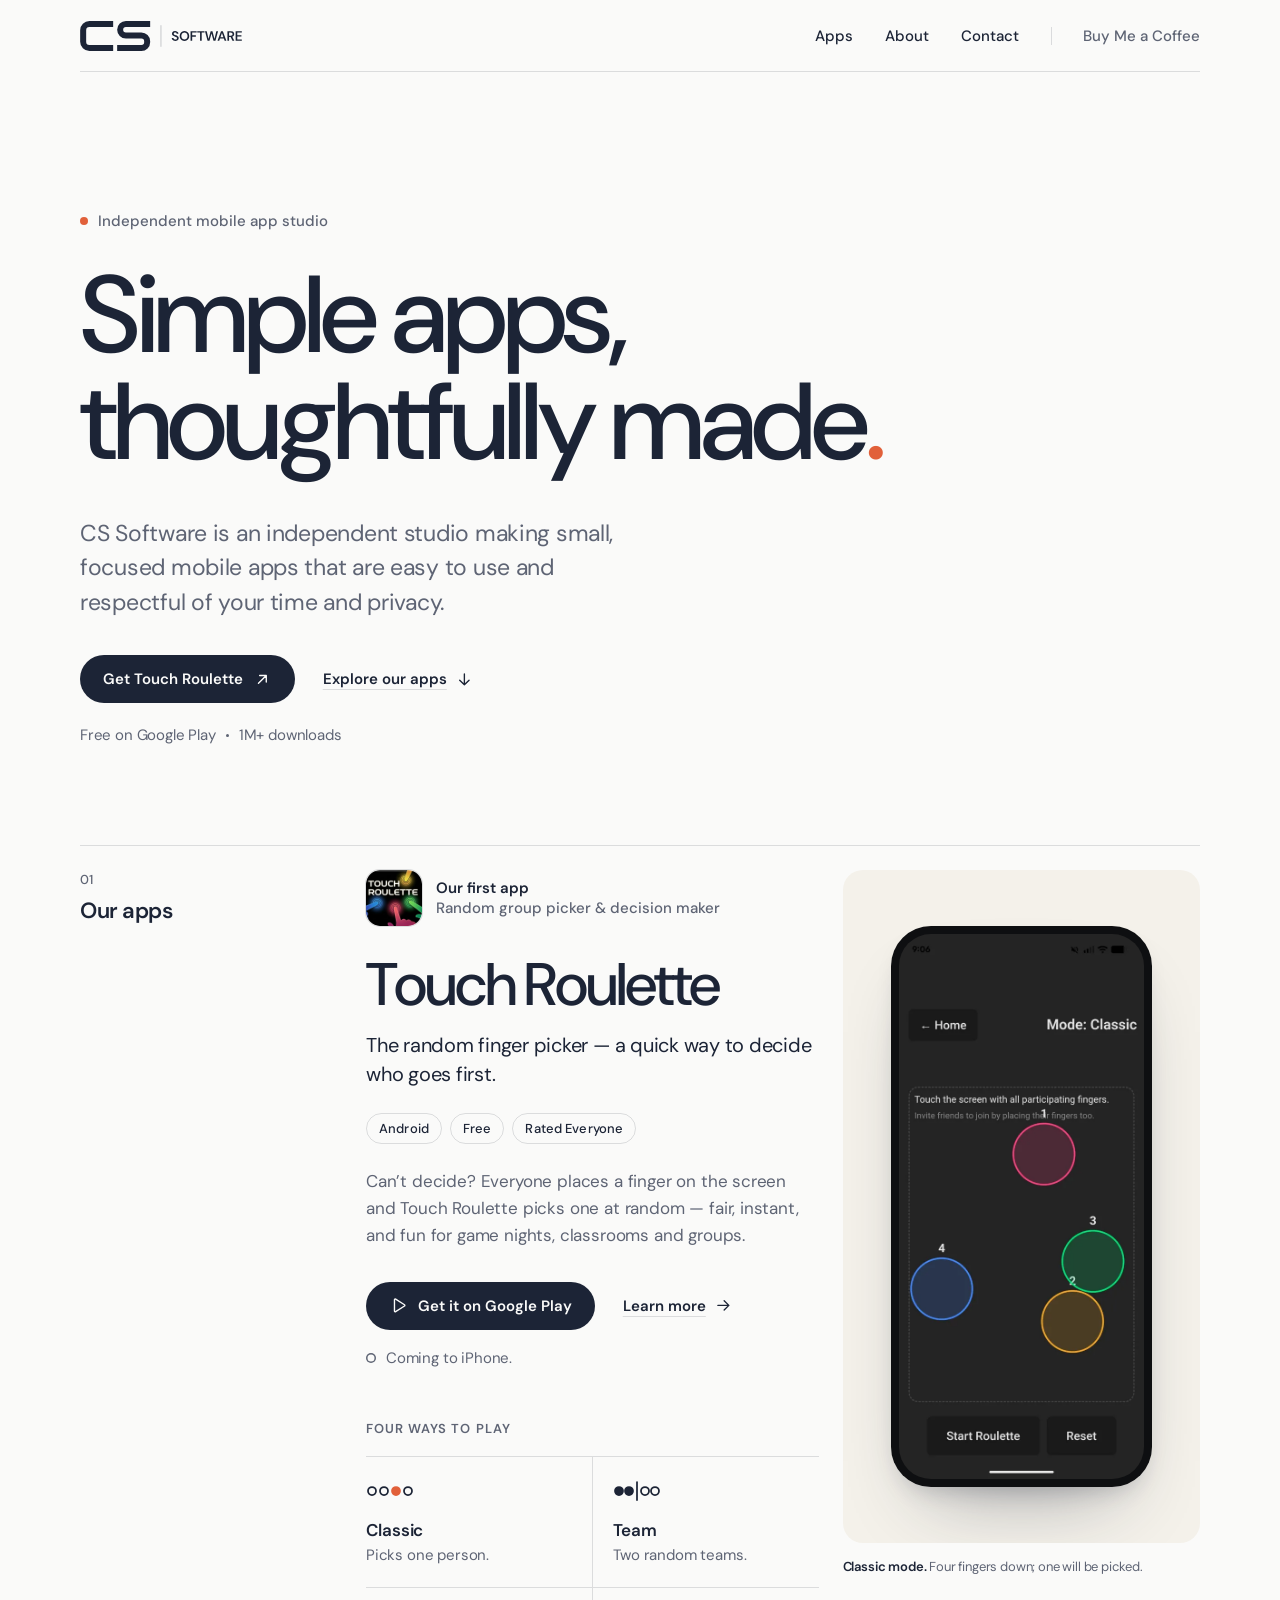
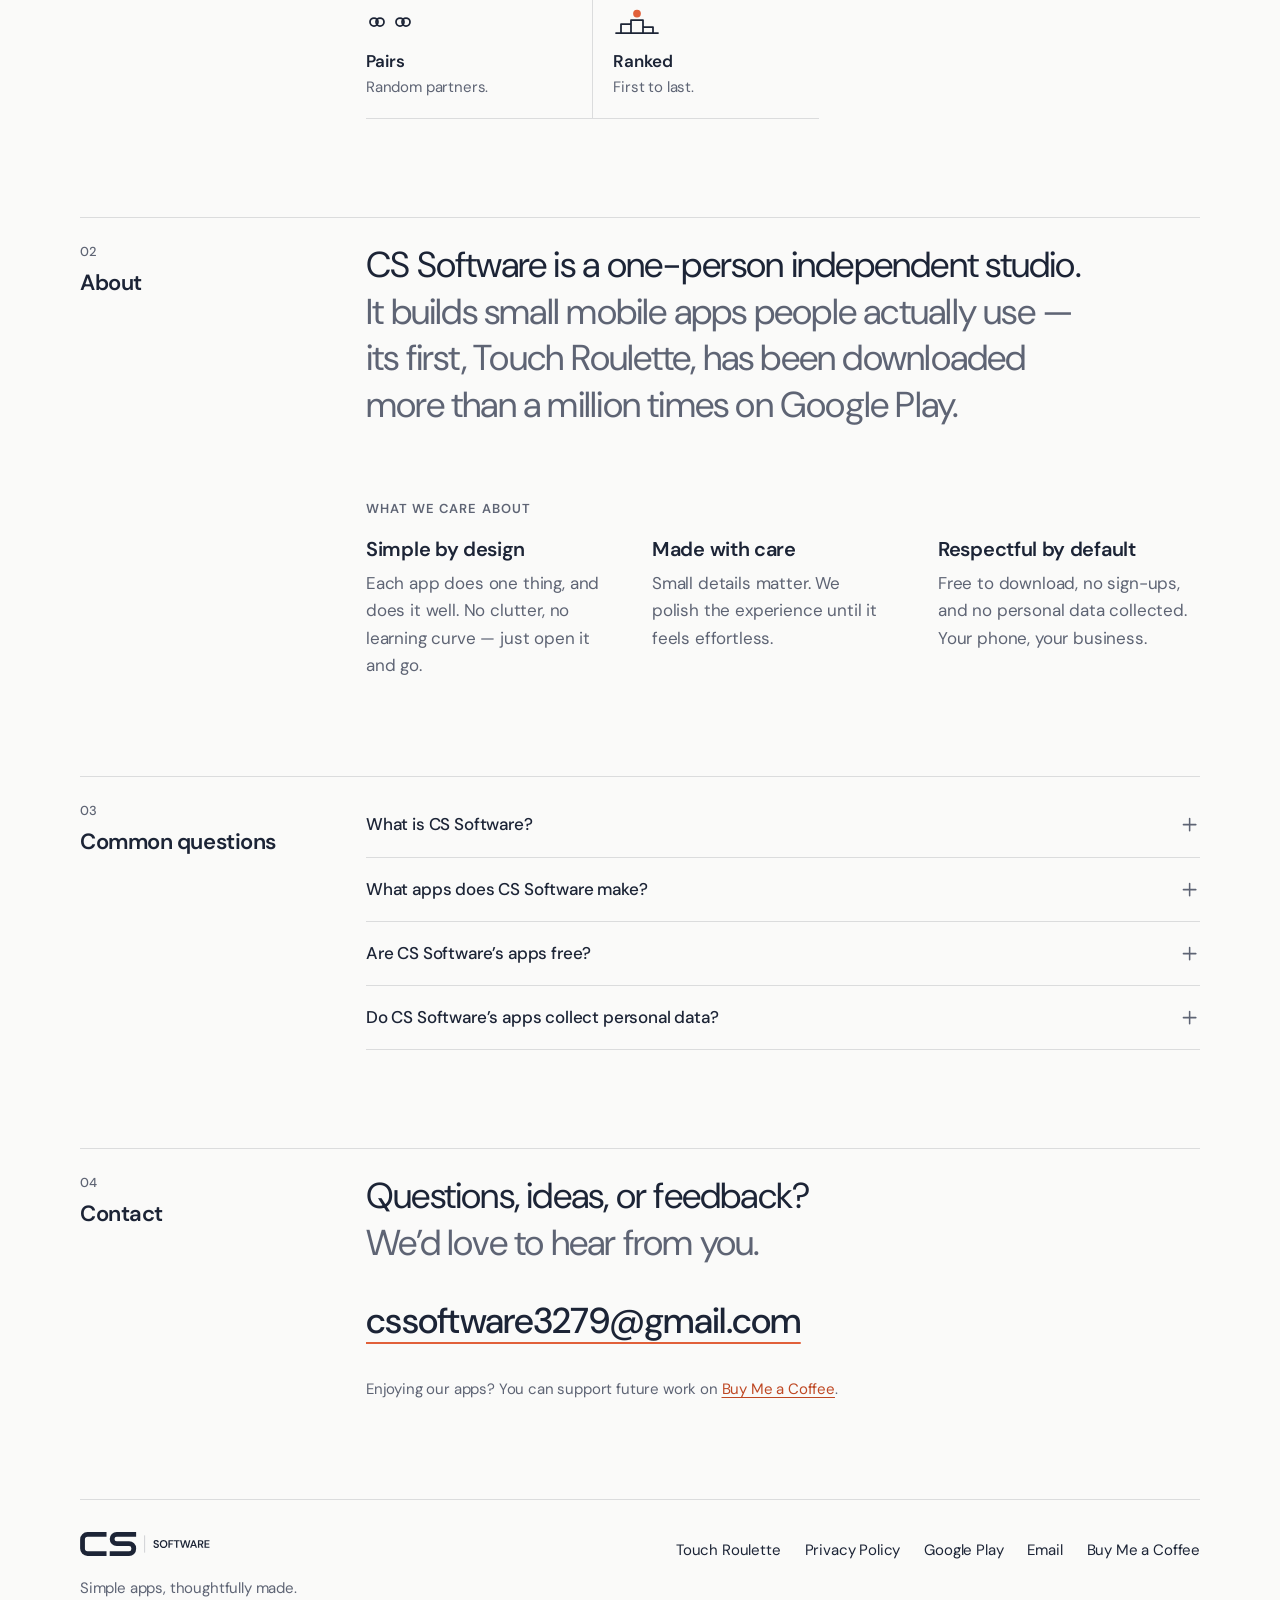
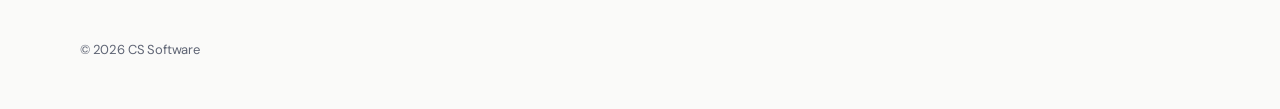
==== commit f94c7933: "updated logo" ====
--- a/index.html
+++ b/index.html
@@ -107,7 +107,7 @@
 						"url": "https://cs-software-org.github.io/",
 						"logo": {
 							"@type": "ImageObject",
-							"url": "https://cs-software-org.github.io/assets/icons/icon-512.png",
+							"url": "https://cs-software-org.github.io/brand/icons/app-icon-512.png",
 							"width": 512,
 							"height": 512
 						},
@@ -221,14 +221,7 @@
 			<div class="container">
 				<div class="site-header__bar">
 					<a class="lockup" href="/" aria-label="CS Software, home">
-						<svg viewBox="0 0 64 64" aria-hidden="true" focusable="false">
-							<path
-								class="ring"
-								d="M54 10.55A28 28 0 1 0 54 53.45A3.5 3.5 0 0 0 49.5 48.09A21 21 0 1 1 49.5 15.91A3.5 3.5 0 0 0 54 10.55Z"
-							/>
-							<circle class="dot" cx="36" cy="32" r="7.5" />
-						</svg>
-						<span>CS Software</span>
+						<svg class="logo" width="162" height="30" viewBox="0 0 323.36 60" aria-hidden="true" focusable="false"><path d="M66 0L18.5 0A18.5 18.5 0 0 0 0 18.5L0 41.5A18.5 18.5 0 0 0 18.5 60L66 60L66 48L18.5 48A6.5 6.5 0 0 1 12 41.5L12 18.5A6.5 6.5 0 0 1 18.5 12L66 12Z"/><path d="M140 0L91.52 0A17.52 17.52 0 0 0 74 17.52L74 17.52A17.52 17.52 0 0 0 91.52 35.04L122.48 35.04A5.52 5.52 0 0 1 128 40.56L128 42.48A5.52 5.52 0 0 1 122.48 48L74 48L74 60L122.48 60A17.52 17.52 0 0 0 140 42.48L140 40.56A17.52 17.52 0 0 0 122.48 23.04L91.52 23.04A5.52 5.52 0 0 1 86 17.52L86 17.52A5.52 5.52 0 0 1 91.52 12L140 12Z"/><rect class="logo__rule" x="160.85" y="8.4" width="1.5" height="43.2"/><path d="M190.36 39.93L190.36 39.93Q188.27 39.93 186.67 39.19Q185.07 38.45 184.15 37.08Q183.23 35.71 183.20 33.81L183.20 33.81L186.68 33.81Q186.71 34.77 187.15 35.53Q187.59 36.28 188.40 36.72Q189.21 37.16 190.36 37.16L190.36 37.16Q191.35 37.16 192.07 36.84Q192.80 36.53 193.20 35.94Q193.60 35.35 193.60 34.55L193.60 34.55Q193.60 33.65 193.16 33.04Q192.72 32.44 191.98 32.04Q191.24 31.65 190.28 31.33Q189.32 31.01 188.25 30.66L188.25 30.66Q186.00 29.89 184.85 28.70Q183.69 27.50 183.69 25.50L183.69 25.50Q183.69 23.83 184.49 22.62Q185.28 21.41 186.74 20.74Q188.19 20.07 190.06 20.07L190.06 20.07Q191.98 20.07 193.42 20.76Q194.86 21.44 195.69 22.66Q196.53 23.88 196.56 25.58L196.56 25.58L193.05 25.58Q193.02 24.87 192.66 24.25Q192.31 23.64 191.63 23.24Q190.96 22.84 190.00 22.84L190.00 22.84Q189.21 22.81 188.55 23.10Q187.89 23.39 187.52 23.92Q187.15 24.46 187.15 25.25L187.15 25.25Q187.15 26.02 187.51 26.53Q187.86 27.04 188.51 27.38Q189.15 27.72 190.03 28.03Q190.91 28.33 191.95 28.68L191.95 28.68Q193.38 29.15 194.54 29.82Q195.71 30.49 196.39 31.56Q197.08 32.63 197.08 34.33L197.08 34.33Q197.08 35.81 196.31 37.09Q195.54 38.37 194.06 39.15Q192.58 39.93 190.36 39.93ZM208.59 39.93L208.59 39.93Q205.76 39.93 203.62 38.68Q201.48 37.43 200.28 35.20Q199.07 32.96 199.07 30L199.07 30Q199.07 27.07 200.28 24.83Q201.48 22.59 203.62 21.33Q205.76 20.07 208.59 20.07L208.59 20.07Q211.44 20.07 213.59 21.33Q215.75 22.59 216.94 24.83Q218.13 27.07 218.13 30L218.13 30Q218.13 32.96 216.94 35.20Q215.75 37.43 213.59 38.68Q211.44 39.93 208.59 39.93ZM208.59 36.97L208.59 36.97Q210.45 36.97 211.85 36.13Q213.25 35.29 214.00 33.73Q214.76 32.17 214.76 30L214.76 30Q214.76 27.83 214.00 26.27Q213.25 24.71 211.85 23.87Q210.45 23.03 208.59 23.03L208.59 23.03Q206.72 23.03 205.34 23.87Q203.95 24.71 203.18 26.27Q202.42 27.83 202.42 30L202.42 30Q202.42 32.17 203.18 33.73Q203.95 35.29 205.34 36.13Q206.72 36.97 208.59 36.97ZM224.07 39.60L220.78 39.60L220.78 20.40L233.04 20.40L233.04 23.06L224.07 23.06L224.07 28.68L231.40 28.68L231.40 31.29L224.07 31.29L224.07 39.60ZM243.10 39.60L239.80 39.60L239.80 23.06L234.15 23.06L234.15 20.40L248.75 20.40L248.75 23.06L243.10 23.06L243.10 39.60ZM258.64 39.60L254.80 39.60L249.67 20.40L253.21 20.40L256.77 35.84L256.77 35.84L260.97 20.40L264.59 20.40L268.65 35.87L268.65 35.87L272.27 20.40L275.78 20.40L270.57 39.60L266.67 39.60L262.72 25.06L262.72 25.06L258.64 39.60ZM278.15 39.60L274.70 39.60L281.75 20.40L285.42 20.40L292.44 39.60L288.96 39.60L283.56 24.24L283.56 24.24L278.15 39.60ZM289.07 35.07L277.85 35.07L278.73 32.47L288.19 32.47L289.07 35.07ZM297.81 39.60L294.52 39.60L294.52 20.40L301.40 20.40Q303.71 20.40 305.19 21.18Q306.67 21.96 307.39 23.27Q308.12 24.57 308.12 26.21L308.12 26.21Q308.12 27.75 307.41 29.07Q306.70 30.38 305.19 31.18Q303.68 31.97 301.35 31.97L301.35 31.97L297.81 31.97L297.81 39.60ZM308.31 39.60L304.53 39.60L300.50 31.12L304.09 31.12L308.31 39.60ZM297.81 23.14L297.81 29.53L301.18 29.53Q303.02 29.53 303.88 28.64Q304.75 27.75 304.75 26.30L304.75 26.30Q304.75 24.87 303.90 24.01Q303.05 23.14 301.18 23.14L301.18 23.14L297.81 23.14ZM323.36 39.60L310.96 39.60L310.96 20.40L323.36 20.40L323.36 23.06L314.25 23.06L314.25 28.57L322.54 28.57L322.54 31.18L314.25 31.18L314.25 36.94L323.36 36.94L323.36 39.60Z"/></svg>
 					</a>
 					<nav class="nav" aria-label="Main">
 						<ul>
@@ -582,14 +575,7 @@
 				<div class="site-footer__grid">
 					<div>
 						<a class="lockup" href="/" aria-label="CS Software, home">
-							<svg viewBox="0 0 64 64" aria-hidden="true" focusable="false">
-								<path
-									class="ring"
-									d="M54 10.55A28 28 0 1 0 54 53.45A3.5 3.5 0 0 0 49.5 48.09A21 21 0 1 1 49.5 15.91A3.5 3.5 0 0 0 54 10.55Z"
-								/>
-								<circle class="dot" cx="36" cy="32" r="7.5" />
-							</svg>
-							<span>CS Software</span>
+							<svg class="logo" width="162" height="30" viewBox="0 0 323.36 60" aria-hidden="true" focusable="false"><path d="M66 0L18.5 0A18.5 18.5 0 0 0 0 18.5L0 41.5A18.5 18.5 0 0 0 18.5 60L66 60L66 48L18.5 48A6.5 6.5 0 0 1 12 41.5L12 18.5A6.5 6.5 0 0 1 18.5 12L66 12Z"/><path d="M140 0L91.52 0A17.52 17.52 0 0 0 74 17.52L74 17.52A17.52 17.52 0 0 0 91.52 35.04L122.48 35.04A5.52 5.52 0 0 1 128 40.56L128 42.48A5.52 5.52 0 0 1 122.48 48L74 48L74 60L122.48 60A17.52 17.52 0 0 0 140 42.48L140 40.56A17.52 17.52 0 0 0 122.48 23.04L91.52 23.04A5.52 5.52 0 0 1 86 17.52L86 17.52A5.52 5.52 0 0 1 91.52 12L140 12Z"/><rect class="logo__rule" x="160.85" y="8.4" width="1.5" height="43.2"/><path d="M190.36 39.93L190.36 39.93Q188.27 39.93 186.67 39.19Q185.07 38.45 184.15 37.08Q183.23 35.71 183.20 33.81L183.20 33.81L186.68 33.81Q186.71 34.77 187.15 35.53Q187.59 36.28 188.40 36.72Q189.21 37.16 190.36 37.16L190.36 37.16Q191.35 37.16 192.07 36.84Q192.80 36.53 193.20 35.94Q193.60 35.35 193.60 34.55L193.60 34.55Q193.60 33.65 193.16 33.04Q192.72 32.44 191.98 32.04Q191.24 31.65 190.28 31.33Q189.32 31.01 188.25 30.66L188.25 30.66Q186.00 29.89 184.85 28.70Q183.69 27.50 183.69 25.50L183.69 25.50Q183.69 23.83 184.49 22.62Q185.28 21.41 186.74 20.74Q188.19 20.07 190.06 20.07L190.06 20.07Q191.98 20.07 193.42 20.76Q194.86 21.44 195.69 22.66Q196.53 23.88 196.56 25.58L196.56 25.58L193.05 25.58Q193.02 24.87 192.66 24.25Q192.31 23.64 191.63 23.24Q190.96 22.84 190.00 22.84L190.00 22.84Q189.21 22.81 188.55 23.10Q187.89 23.39 187.52 23.92Q187.15 24.46 187.15 25.25L187.15 25.25Q187.15 26.02 187.51 26.53Q187.86 27.04 188.51 27.38Q189.15 27.72 190.03 28.03Q190.91 28.33 191.95 28.68L191.95 28.68Q193.38 29.15 194.54 29.82Q195.71 30.49 196.39 31.56Q197.08 32.63 197.08 34.33L197.08 34.33Q197.08 35.81 196.31 37.09Q195.54 38.37 194.06 39.15Q192.58 39.93 190.36 39.93ZM208.59 39.93L208.59 39.93Q205.76 39.93 203.62 38.68Q201.48 37.43 200.28 35.20Q199.07 32.96 199.07 30L199.07 30Q199.07 27.07 200.28 24.83Q201.48 22.59 203.62 21.33Q205.76 20.07 208.59 20.07L208.59 20.07Q211.44 20.07 213.59 21.33Q215.75 22.59 216.94 24.83Q218.13 27.07 218.13 30L218.13 30Q218.13 32.96 216.94 35.20Q215.75 37.43 213.59 38.68Q211.44 39.93 208.59 39.93ZM208.59 36.97L208.59 36.97Q210.45 36.97 211.85 36.13Q213.25 35.29 214.00 33.73Q214.76 32.17 214.76 30L214.76 30Q214.76 27.83 214.00 26.27Q213.25 24.71 211.85 23.87Q210.45 23.03 208.59 23.03L208.59 23.03Q206.72 23.03 205.34 23.87Q203.95 24.71 203.18 26.27Q202.42 27.83 202.42 30L202.42 30Q202.42 32.17 203.18 33.73Q203.95 35.29 205.34 36.13Q206.72 36.97 208.59 36.97ZM224.07 39.60L220.78 39.60L220.78 20.40L233.04 20.40L233.04 23.06L224.07 23.06L224.07 28.68L231.40 28.68L231.40 31.29L224.07 31.29L224.07 39.60ZM243.10 39.60L239.80 39.60L239.80 23.06L234.15 23.06L234.15 20.40L248.75 20.40L248.75 23.06L243.10 23.06L243.10 39.60ZM258.64 39.60L254.80 39.60L249.67 20.40L253.21 20.40L256.77 35.84L256.77 35.84L260.97 20.40L264.59 20.40L268.65 35.87L268.65 35.87L272.27 20.40L275.78 20.40L270.57 39.60L266.67 39.60L262.72 25.06L262.72 25.06L258.64 39.60ZM278.15 39.60L274.70 39.60L281.75 20.40L285.42 20.40L292.44 39.60L288.96 39.60L283.56 24.24L283.56 24.24L278.15 39.60ZM289.07 35.07L277.85 35.07L278.73 32.47L288.19 32.47L289.07 35.07ZM297.81 39.60L294.52 39.60L294.52 20.40L301.40 20.40Q303.71 20.40 305.19 21.18Q306.67 21.96 307.39 23.27Q308.12 24.57 308.12 26.21L308.12 26.21Q308.12 27.75 307.41 29.07Q306.70 30.38 305.19 31.18Q303.68 31.97 301.35 31.97L301.35 31.97L297.81 31.97L297.81 39.60ZM308.31 39.60L304.53 39.60L300.50 31.12L304.09 31.12L308.31 39.60ZM297.81 23.14L297.81 29.53L301.18 29.53Q303.02 29.53 303.88 28.64Q304.75 27.75 304.75 26.30L304.75 26.30Q304.75 24.87 303.90 24.01Q303.05 23.14 301.18 23.14L301.18 23.14L297.81 23.14ZM323.36 39.60L310.96 39.60L310.96 20.40L323.36 20.40L323.36 23.06L314.25 23.06L314.25 28.57L322.54 28.57L322.54 31.18L314.25 31.18L314.25 36.94L323.36 36.94L323.36 39.60Z"/></svg>
 						</a>
 						<p class="site-footer__tagline">Simple apps, thoughtfully made.</p>
 					</div>
--- a/assets/site.css
+++ b/assets/site.css
@@ -248,32 +248,23 @@
 	top: 0.75rem;
 }
 
+/* Logo: CS │ SOFTWARE as one inline SVG in the text colour. */
 .lockup {
 	display: inline-flex;
-	align-items: center;
-	gap: 0.5em;
-	line-height: 1;
 	color: var(--text);
-	text-decoration: none;
-	font-weight: 600;
-	letter-spacing: -0.01em;
-	font-size: 1.125rem;
-	white-space: nowrap;
 	flex: none;
 }
-.lockup svg {
-	width: 1.25em;
-	height: 1.25em;
-}
-.lockup .ring {
+.lockup .logo {
+	height: 1.625rem;
+	width: auto;
 	fill: currentColor;
 }
-.lockup .dot {
-	fill: var(--accent);
+.logo__rule {
+	fill-opacity: 0.3;
 }
 @media (min-width: 25em) {
-	.site-header .lockup {
-		font-size: 1.25rem;
+	.site-header .logo {
+		height: 1.875rem;
 	}
 }
 
@@ -710,8 +701,8 @@
 		align-items: start;
 	}
 }
-.site-footer .lockup {
-	font-size: 1.0625rem;
+.site-footer .logo {
+	height: 1.5rem;
 }
 .site-footer__tagline {
 	margin-top: 0.75rem;
